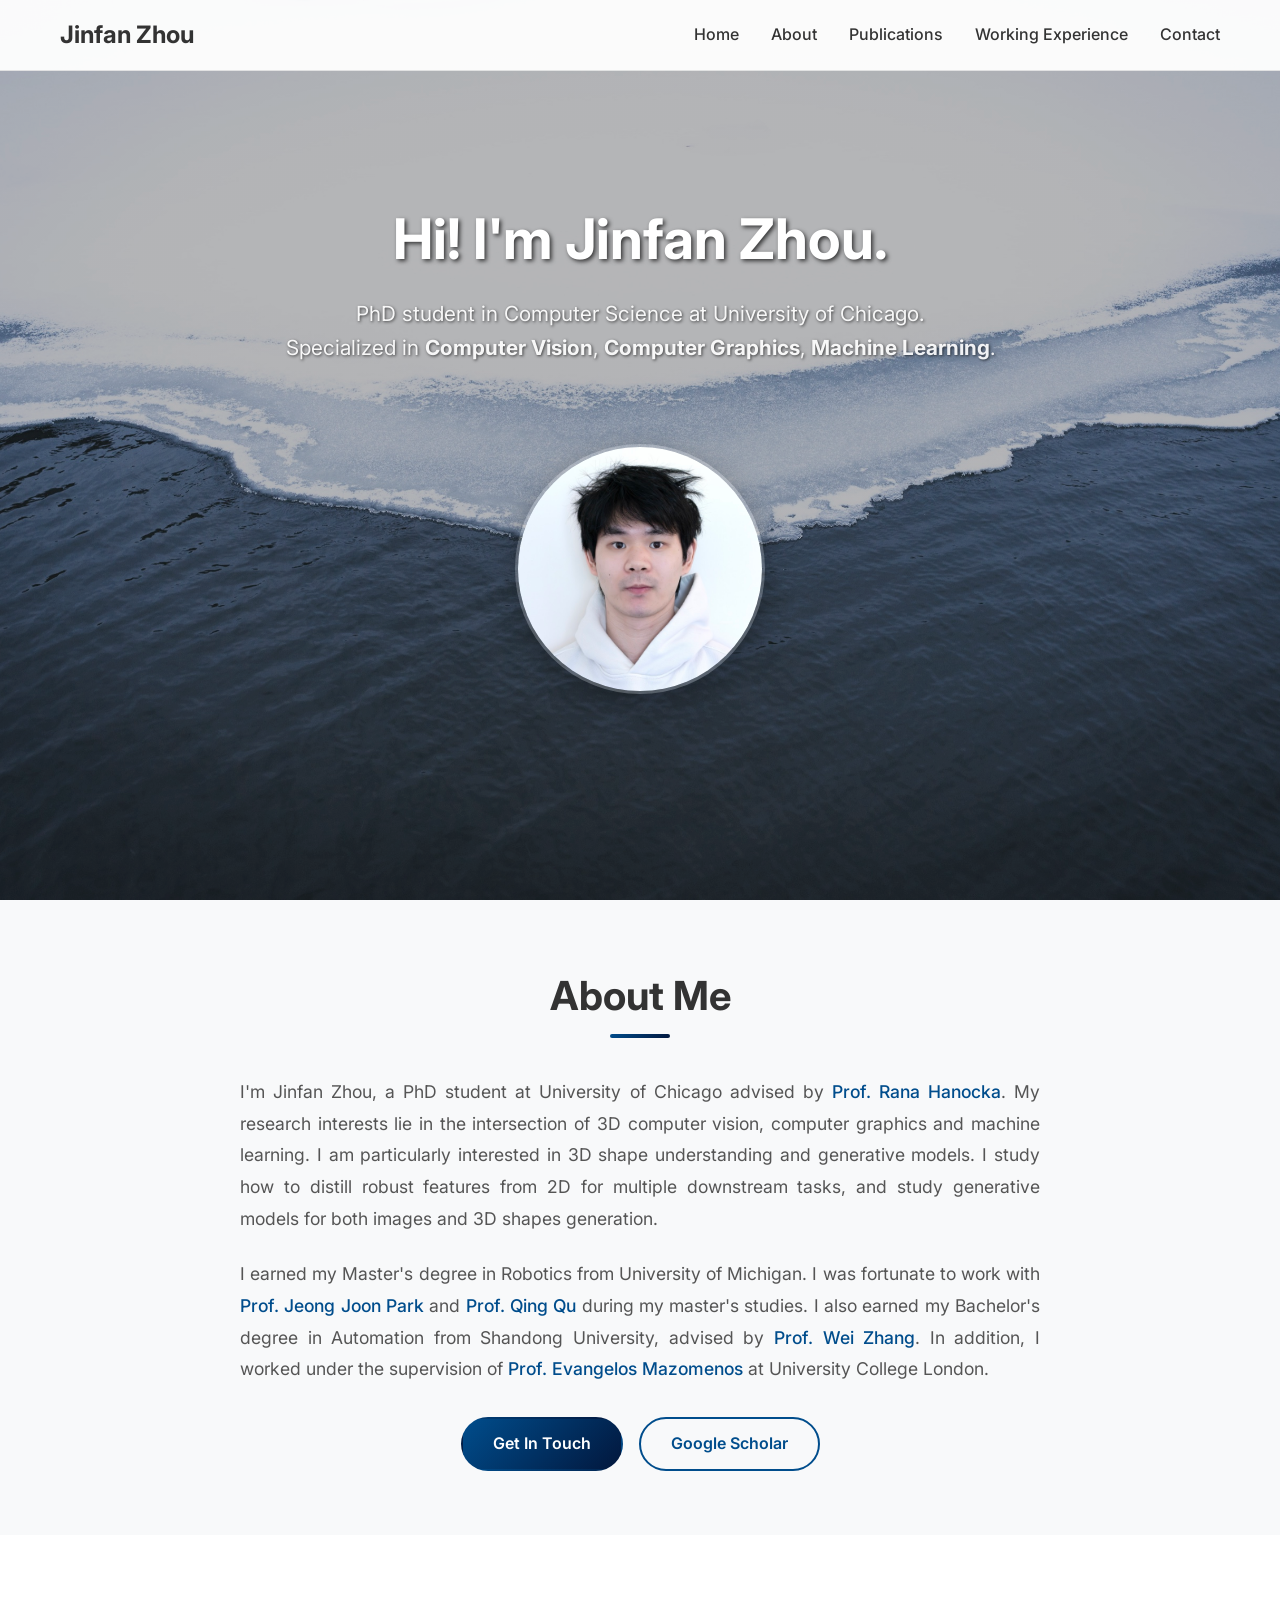
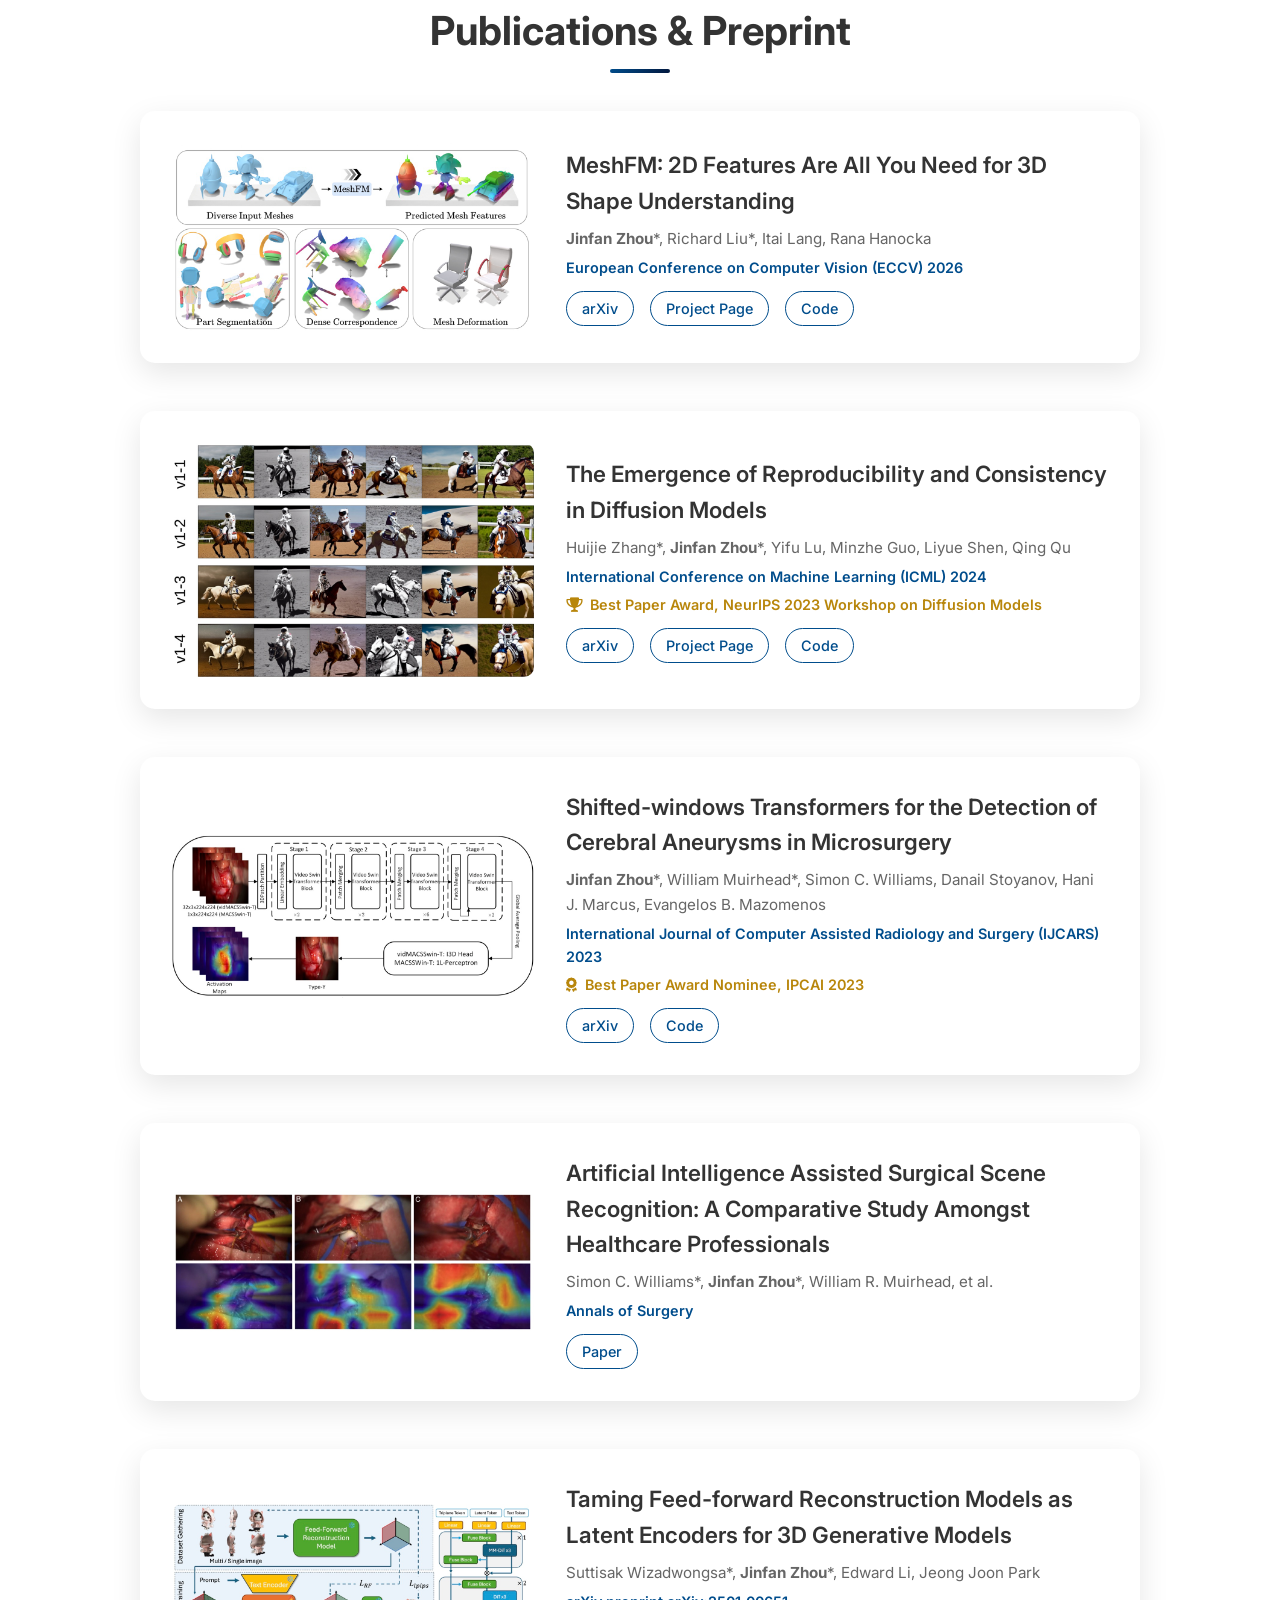
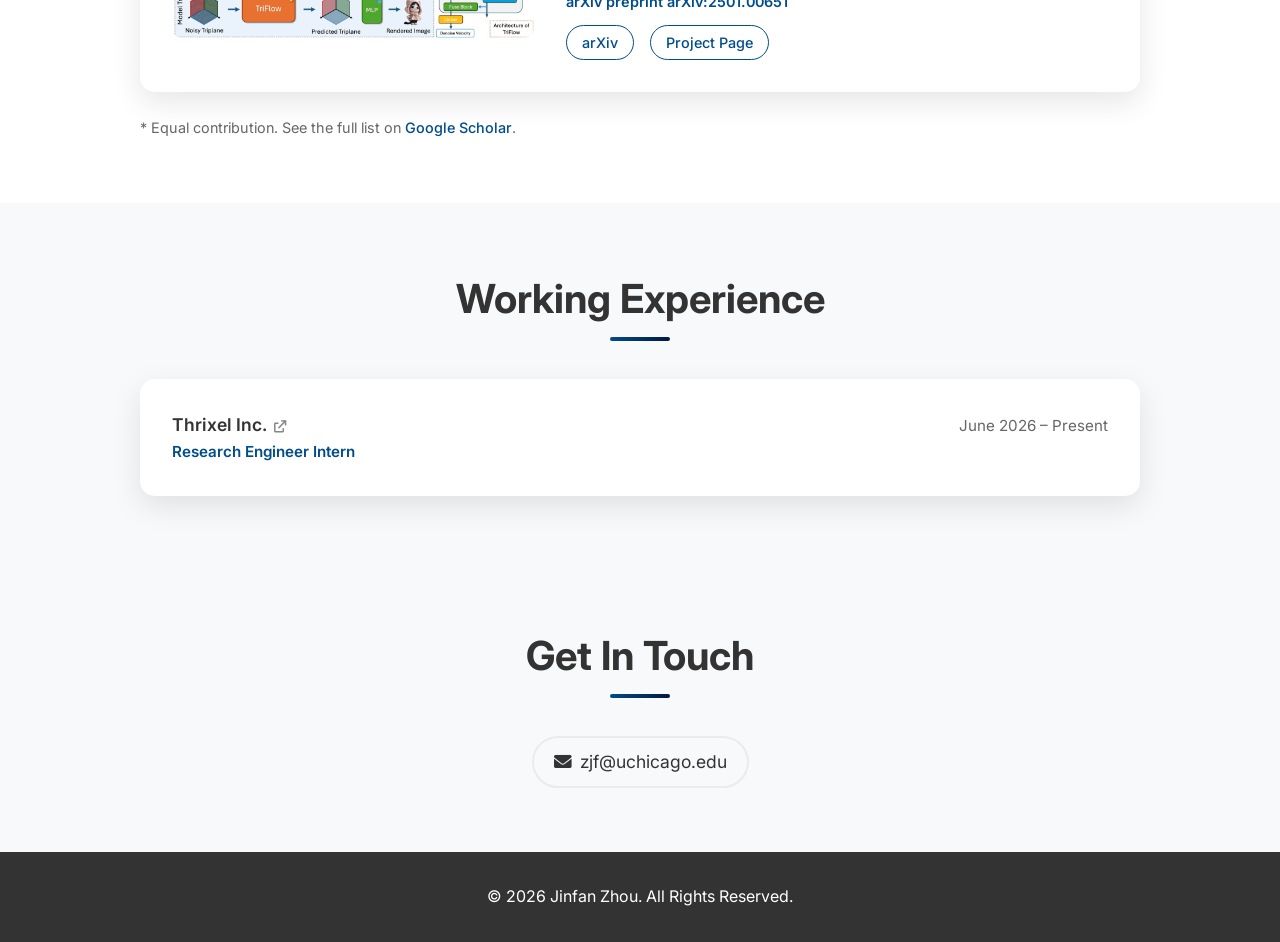
==== index.html @ fa774dea "Update homepage content and improve scrolling performance - Fill in About, Publications & Preprint (" ====
<!DOCTYPE html>
<html lang="en">
<head>
    <meta charset="UTF-8">
    <meta name="viewport" content="width=device-width, initial-scale=1.0">
    <title>Jinfan Zhou</title>
    <link rel="stylesheet" href="styles.css">
    <link href="https://fonts.googleapis.com/css2?family=Inter:wght@300;400;500;600;700&display=swap" rel="stylesheet">
    <link rel="stylesheet" href="https://cdnjs.cloudflare.com/ajax/libs/font-awesome/6.0.0/css/all.min.css">
</head>
<body>
    <!-- Navigation -->
    <nav class="navbar">
        <div class="nav-container">
            <div class="nav-logo">
                <a href="#home">Jinfan Zhou</a>
            </div>
            <ul class="nav-menu">
                <li class="nav-item">
                    <a href="#home" class="nav-link">Home</a>
                </li>
                <li class="nav-item">
                    <a href="#about" class="nav-link">About</a>
                </li>
                <li class="nav-item">
                    <a href="#research" class="nav-link">Publications</a>
                </li>
                <li class="nav-item">
                    <a href="#experience" class="nav-link">Working Experience</a>
                </li>
                <li class="nav-item" hidden>
                    <a href="#photography" class="nav-link">Photography</a>
                </li>
                <li class="nav-item">
                    <a href="#contact" class="nav-link">Contact</a>
                </li>
            </ul>
            <div class="hamburger">
                <span class="bar"></span>
                <span class="bar"></span>
                <span class="bar"></span>
            </div>
        </div>
    </nav>

    <!-- Hero Section -->
    <section id="home" class="hero">
        <div class="hero-container">
            <div class="hero-content">
                <div class="hero-text">
                    <h1 class="hero-title">Hi! I'm Jinfan Zhou.</h1>
                    <p class="hero-subtitle">
                        PhD student in Computer Science at University of Chicago.<br>
                        Specialized in <strong>Computer Vision</strong>, <strong>Computer Graphics</strong>, <strong>Machine Learning</strong>.
                    </p>
                </div>
                <div class="hero-image">
                    <img src="images/profile-600.jpg" alt="Jinfan Zhou" class="profile-photo">
                </div>
            </div>
        </div>
    </section>

    <!-- About Section -->
    <section id="about" class="about">
        <div class="container">
            <h2 class="section-title">About Me</h2>
            <div class="about-content">
                <div class="about-text">
                    <p>
                        I'm Jinfan Zhou, a PhD student at University of Chicago advised by <a href="https://people.cs.uchicago.edu/~ranahanocka/" target="_blank" rel="noopener noreferrer">Prof. Rana Hanocka</a>. My research interests lie in the intersection of 3D computer vision, computer graphics and machine learning. I am particularly interested in 3D shape understanding and generative models. I study how to distill robust features from 2D for multiple downstream tasks, and study generative models for both images and 3D shapes generation.
                        
                    </p>
                    <p>
                        I earned my Master's degree in Robotics from University of Michigan. I was fortunate to work with <a href="https://jjparkcv.github.io/" target="_blank" rel="noopener noreferrer">Prof. Jeong Joon Park</a> and <a href="https://qingqu.engin.umich.edu/" target="_blank" rel="noopener noreferrer">Prof. Qing Qu</a> during my master's studies. I also earned my Bachelor's degree in Automation from Shandong University, advised by <a href="http://www.vsislab.com/" target="_blank" rel="noopener noreferrer">Prof. Wei Zhang</a>. In addition, I worked under the supervision of <a href="https://profiles.ucl.ac.uk/47802-evangelos-mazomenos" target="_blank" rel="noopener noreferrer">Prof. Evangelos Mazomenos</a> at University College London.
                    </p>
                    <div class="about-actions">
                        <a href="#contact" class="btn btn-primary">Get In Touch</a>
                        <a href="https://scholar.google.com/citations?user=O3Df4PwAAAAJ" class="btn btn-secondary" target="_blank" rel="noopener noreferrer">Google Scholar</a>
                    </div>
                </div>
            </div>
        </div>
    </section>

    <!-- Research Section -->
    <section id="research" class="research">
        <div class="container">
            <h2 class="section-title">Publications &amp; Preprint</h2>
            <div class="research-grid">
                <article class="research-item">
                    <div class="research-image">
                        <img src="images/teasers/meshfm.jpg" alt="MeshFM teaser" class="research-teaser" loading="lazy" decoding="async">
                    </div>
                    <div class="research-content">
                        <h3 class="research-title">MeshFM: 2D Features Are All You Need for 3D Shape Understanding</h3>
                        <p class="research-authors"><strong>Jinfan Zhou</strong>*, Richard Liu*, Itai Lang, Rana Hanocka</p>
                        <p class="research-venue">European Conference on Computer Vision (ECCV) 2026</p>
                        <div class="research-links">
                            <a href="https://arxiv.org/abs/2607.27592" class="research-link" target="_blank" rel="noopener noreferrer">arXiv</a>
                            <a href="https://threedle.github.io/MeshFM/" class="research-link" target="_blank" rel="noopener noreferrer">Project Page</a>
                            <a href="https://github.com/threedle/MeshFM" class="research-link" target="_blank" rel="noopener noreferrer">Code</a>
                        </div>
                    </div>
                </article>

                <article class="research-item">
                    <div class="research-image">
                        <img src="images/teasers/reproducibility.jpg" alt="Reproducibility in diffusion models teaser" class="research-teaser" loading="lazy" decoding="async">
                    </div>
                    <div class="research-content">
                        <h3 class="research-title">The Emergence of Reproducibility and Consistency in Diffusion Models</h3>
                        <p class="research-authors">Huijie Zhang*, <strong>Jinfan Zhou</strong>*, Yifu Lu, Minzhe Guo, Liyue Shen, Qing Qu</p>
                        <p class="research-venue">International Conference on Machine Learning (ICML) 2024</p>
                        <p class="research-award"><i class="fas fa-trophy"></i> Best Paper Award, NeurIPS 2023 Workshop on Diffusion Models</p>
                        <div class="research-links">
                            <a href="https://arxiv.org/abs/2310.05264" class="research-link" target="_blank" rel="noopener noreferrer">arXiv</a>
                            <a href="https://www.huijiezh.com/reproducibility-generalizability/index.html" class="research-link" target="_blank" rel="noopener noreferrer">Project Page</a>
                            <a href="https://github.com/huijieZH/Diffusion-Model-Generalizability" class="research-link" target="_blank" rel="noopener noreferrer">Code</a>
                        </div>
                    </div>
                </article>

                <article class="research-item">
                    <div class="research-image">
                        <img src="images/teasers/shift.jpg" alt="Shifted-windows transformers teaser" class="research-teaser" loading="lazy" decoding="async">
                    </div>
                    <div class="research-content">
                        <h3 class="research-title">Shifted-windows Transformers for the Detection of Cerebral Aneurysms in Microsurgery</h3>
                        <p class="research-authors"><strong>Jinfan Zhou</strong>*, William Muirhead*, Simon C. Williams, Danail Stoyanov, Hani J. Marcus, Evangelos B. Mazomenos</p>
                        <p class="research-venue">International Journal of Computer Assisted Radiology and Surgery (IJCARS) 2023</p>
                        <p class="research-award"><i class="fas fa-award"></i> Best Paper Award Nominee, IPCAI 2023</p>
                        <div class="research-links">
                            <a href="https://arxiv.org/abs/2303.09648" class="research-link" target="_blank" rel="noopener noreferrer">arXiv</a>
                            <a href="https://github.com/zhou-jinfan/MACS" class="research-link" target="_blank" rel="noopener noreferrer">Code</a>
                        </div>
                    </div>
                </article>

                <article class="research-item">
                    <div class="research-image">
                        <img src="images/teasers/annals_surgery.jpg" alt="AI-assisted surgical scene recognition teaser" class="research-teaser" loading="lazy" decoding="async">
                    </div>
                    <div class="research-content">
                        <h3 class="research-title">Artificial Intelligence Assisted Surgical Scene Recognition: A Comparative Study Amongst Healthcare Professionals</h3>
                        <p class="research-authors">Simon C. Williams*, <strong>Jinfan Zhou</strong>*, William R. Muirhead, et al.</p>
                        <p class="research-venue">Annals of Surgery</p>
                        <div class="research-links">
                            <a href="https://doi.org/10.1097/SLA.0000000000006577" class="research-link" target="_blank" rel="noopener noreferrer">Paper</a>
                        </div>
                    </div>
                </article>

                <article class="research-item">
                    <div class="research-image">
                        <img src="images/teasers/triflow.jpg" alt="TriFlow teaser" class="research-teaser" loading="lazy" decoding="async">
                    </div>
                    <div class="research-content">
                        <h3 class="research-title">Taming Feed-forward Reconstruction Models as Latent Encoders for 3D Generative Models</h3>
                        <p class="research-authors">Suttisak Wizadwongsa*, <strong>Jinfan Zhou</strong>*, Edward Li, Jeong Joon Park</p>
                        <p class="research-venue">arXiv preprint arXiv:2501.00651</p>
                        <div class="research-links">
                            <a href="https://arxiv.org/abs/2501.00651" class="research-link" target="_blank" rel="noopener noreferrer">arXiv</a>
                            <a href="https://triflow.github.io/" class="research-link" target="_blank" rel="noopener noreferrer">Project Page</a>
                        </div>
                    </div>
                </article>
            </div>
            <p class="research-note">* Equal contribution. See the full list on <a href="https://scholar.google.com/citations?user=O3Df4PwAAAAJ" target="_blank" rel="noopener noreferrer">Google Scholar</a>.</p>
        </div>
    </section>

    <!-- Experience Section -->
    <section id="experience" class="experience">
        <div class="container">
            <h2 class="section-title">Working Experience</h2>
            <div class="experience-content">
                <div class="experience-group">
                    <div class="experience-item">
                        <div class="experience-header">
                            <a href="https://thrixel.com/" class="experience-org" target="_blank" rel="noopener noreferrer">Thrixel Inc. <i class="fas fa-arrow-up-right-from-square"></i></a>
                            <span class="experience-date">June 2026 – Present</span>
                        </div>
                        <p class="experience-role">Research Engineer Intern</p>
                    </div>
                </div>
            </div>
        </div>
    </section>

    <!-- Photography Section (hidden for now: remove "hidden" here and on the Photography nav item to show it) -->
    <section id="photography" class="photography" hidden>
        <div class="container">
            <h2 class="section-title">Photography</h2>
            <div class="photography-grid">
                <div class="photo-item">
                    <div class="photo-image">
                        <img src="gallery/thumbs/DSC06046-min.jpg" alt="Photography 1" class="photo-img" loading="lazy" decoding="async">
                        <div class="photo-overlay">
                            <h3 class="photo-title">Landscape</h3>
                        </div>
                    </div>
                </div>
                
                <div class="photo-item">
                    <div class="photo-image">
                        <img src="gallery/thumbs/DSC06068-min.jpg" alt="Photography 2" class="photo-img" loading="lazy" decoding="async">
                        <div class="photo-overlay">
                            <h3 class="photo-title">Nature</h3>
                        </div>
                    </div>
                </div>
                
                <div class="photo-item">
                    <div class="photo-image">
                        <img src="gallery/thumbs/DSC06092-min.jpg" alt="Photography 3" class="photo-img" loading="lazy" decoding="async">
                        <div class="photo-overlay">
                            <h3 class="photo-title">Urban</h3>
                        </div>
                    </div>
                </div>
                
                <div class="photo-item">
                    <div class="photo-image">
                        <img src="gallery/thumbs/DSC06309-min.jpg" alt="Photography 4" class="photo-img" loading="lazy" decoding="async">
                        <div class="photo-overlay">
                            <h3 class="photo-title">Portrait</h3>
                        </div>
                    </div>
                </div>
                
                <div class="photo-item">
                    <div class="photo-image">
                        <img src="gallery/thumbs/DSC06377-min.jpg" alt="Photography 5" class="photo-img" loading="lazy" decoding="async">
                        <div class="photo-overlay">
                            <h3 class="photo-title">Abstract</h3>
                        </div>
                    </div>
                </div>
                
                <div class="photo-item">
                    <div class="photo-image">
                        <img src="gallery/thumbs/DSC06406-min.jpg" alt="Photography 6" class="photo-img" loading="lazy" decoding="async">
                        <div class="photo-overlay">
                            <h3 class="photo-title">Street</h3>
                        </div>
                    </div>
                </div>
            </div>
            <div class="photography-actions">
                <a href="photography.html" class="btn btn-primary">View Full Gallery</a>
            </div>
        </div>
    </section>

    <!-- Contact Section -->
    <section id="contact" class="contact">
        <div class="container">
            <h2 class="section-title">Get In Touch</h2>
            <div class="contact-content">
                <div class="contact-info">
                    <div class="contact-links">
                        <a href="mailto:zjf@uchicago.edu" class="contact-link">
                            <i class="fas fa-envelope"></i>
                            zjf@uchicago.edu
                        </a>
                    </div>
                </div>
            </div>
        </div>
    </section>

    <!-- Footer -->
    <footer class="footer">
        <div class="container">
            <p>&copy; 2026 Jinfan Zhou. All Rights Reserved.</p>
        </div>
    </footer>

    <script src="script.js"></script>
</body>
</html>
---- styles.css ----
/* Reset and Base Styles */
* {
    margin: 0;
    padding: 0;
    box-sizing: border-box;
}

html {
    scroll-behavior: smooth;
}

body {
    font-family: 'Inter', -apple-system, BlinkMacSystemFont, 'Segoe UI', Roboto, sans-serif;
    line-height: 1.6;
    color: #333;
    background-color: #ffffff;
}

.container {
    max-width: 1200px;
    margin: 0 auto;
    padding: 0 20px;
}

/* Navigation */
.navbar {
    position: fixed;
    top: 0;
    width: 100%;
    background: rgba(255, 255, 255, 0.95);
    border-bottom: 1px solid rgba(0, 0, 0, 0.1);
    z-index: 1000;
    transition: background 0.3s ease, box-shadow 0.3s ease;
}

.navbar.scrolled {
    background: rgba(255, 255, 255, 0.98);
    box-shadow: 0 2px 20px rgba(0, 0, 0, 0.1);
}

.nav-container {
    max-width: 1200px;
    margin: 0 auto;
    padding: 0 20px;
    display: flex;
    justify-content: space-between;
    align-items: center;
    height: 70px;
}

.nav-logo a {
    font-size: 1.5rem;
    font-weight: 700;
    color: #333;
    text-decoration: none;
    transition: color 0.3s ease;
}

.nav-logo a:hover {
    color: #007bff;
}

.nav-menu {
    display: flex;
    list-style: none;
    gap: 2rem;
}

.nav-link {
    color: #333;
    text-decoration: none;
    font-weight: 500;
    transition: color 0.3s ease;
    position: relative;
}

.nav-link:hover {
    color: #004D8C;
}

.nav-link::after {
    content: '';
    position: absolute;
    width: 0;
    height: 2px;
    bottom: -5px;
    left: 0;
    background-color: #004D8C;
    transition: width 0.3s ease;
}

.nav-link:hover::after {
    width: 100%;
}

.hamburger {
    display: none;
    flex-direction: column;
    cursor: pointer;
}

.bar {
    width: 25px;
    height: 3px;
    background-color: #333;
    margin: 3px 0;
    transition: 0.3s;
}

/* Hero Section */
.hero {
    min-height: 100vh;
    display: flex;
    align-items: center;
    background: linear-gradient(rgba(0, 0, 0, 0.2), rgba(0, 0, 0, 0.2)), url('images/background-2560.jpg');
    background-size: cover;
    background-position: center;
    color: white;
    position: relative;
    overflow: hidden;
}

.hero::before {
    content: '';
    position: absolute;
    top: 0;
    left: 0;
    right: 0;
    bottom: 0;
    background: rgba(0, 0, 0, 0.1);
    z-index: 1;
}

.hero-container {
    max-width: 1200px;
    margin: 0 auto;
    padding: 0 20px;
    position: relative;
    z-index: 2;
}

.hero-content {
    display: flex;
    flex-direction: column;
    align-items: center;
    text-align: center;
    gap: 3rem;
}

.hero-text {
    max-width: 800px;
}

.hero-title {
    font-size: 3.5rem;
    font-weight: 700;
    line-height: 1.2;
    margin-bottom: 1.5rem;
    text-shadow: 2px 2px 4px rgba(0, 0, 0, 0.7);
}

.highlight {
    color: #ffd700;
}

.hero-subtitle {
    font-size: 1.3rem;
    font-weight: 400;
    opacity: 0.9;
    margin-bottom: 2rem;
    text-shadow: 1px 1px 3px rgba(0, 0, 0, 0.7);
    white-space: nowrap;
}

.hero-image {
    display: flex;
    justify-content: center;
    align-items: center;
    width: 100%;
    text-align: center;
}

.placeholder-image {
    width: 250px;
    height: 250px;
    background: rgba(255, 255, 255, 0.1);
    border-radius: 50%;
    display: flex;
    align-items: center;
    justify-content: center;
    font-size: 4rem;
    color: rgba(255, 255, 255, 0.7);
    border: 3px solid rgba(255, 255, 255, 0.2);
}

.profile-photo {
    width: 250px;
    height: 250px;
    border-radius: 50%;
    object-fit: cover;
    border: 3px solid rgba(255, 255, 255, 0.2);
    box-shadow: 0 10px 30px rgba(0, 0, 0, 0.3);
    transition: transform 0.3s ease;
    display: block;
    margin: 0 auto;
}

.profile-photo:hover {
    transform: scale(1.05);
}

/* Section Styles */
section {
    padding: 4rem 0;
}

.section-title {
    font-size: 2.5rem;
    font-weight: 700;
    text-align: center;
    margin-bottom: 3rem;
    color: #333;
    position: relative;
    width: 100%;
}

.section-title::after {
    content: '';
    position: absolute;
    width: 60px;
    height: 4px;
    background: linear-gradient(135deg, #004D8C 0%, #02173D 100%);
    bottom: -10px;
    left: 50%;
    transform: translateX(-50%);
    border-radius: 2px;
}

/* About Section */
.about {
    background-color: #f8f9fa;
}

.about-content {
    max-width: 800px;
    margin: 0 auto;
    text-align: center;
}

.about-text p {
    font-size: 1.1rem;
    margin-bottom: 1.5rem;
    color: #555;
    line-height: 1.8;
    text-align: justify;
    text-align-last: left;
}

.about-text p a {
    color: #004D8C;
    text-decoration: none;
    font-weight: 500;
    transition: color 0.3s ease;
}

.about-text p a:hover {
    color: #02173D;
    text-decoration: underline;
}

.about-actions {
    margin-top: 2rem;
    display: flex;
    gap: 1rem;
    flex-wrap: wrap;
    justify-content: center;
}

.btn {
    display: inline-block;
    padding: 12px 30px;
    border-radius: 50px;
    text-decoration: none;
    font-weight: 600;
    transition: all 0.3s ease;
    border: 2px solid transparent;
}

.btn-primary {
    background: linear-gradient(135deg, #004D8C 0%, #02173D 100%);
    color: white;
}

.btn-primary:hover {
    transform: translateY(-2px);
    box-shadow: 0 10px 25px rgba(0, 77, 140, 0.3);
}

.btn-secondary {
    background: transparent;
    color: #004D8C;
    border-color: #004D8C;
}

.btn-secondary:hover {
    background: #004D8C;
    color: white;
    transform: translateY(-2px);
}

/* Research Section */
.research-grid {
    display: grid;
    gap: 3rem;
    max-width: 1000px;
    margin: 0 auto;
}

.research-item {
    display: grid;
    grid-template-columns: 2fr 3fr;
    align-items: center;
    gap: 2rem;
    padding: 2rem;
    background: white;
    border-radius: 15px;
    box-shadow: 0 10px 30px rgba(0, 0, 0, 0.1);
    transition: transform 0.3s ease, box-shadow 0.3s ease;
}

.research-item:hover {
    transform: translateY(-5px);
    box-shadow: 0 20px 40px rgba(0, 0, 0, 0.15);
}

.research-teaser {
    display: block;
    width: 100%;
    height: auto;
    border-radius: 10px;
}

.research-title {
    font-size: 1.4rem;
    font-weight: 600;
    margin-bottom: 0.5rem;
    color: #333;
}

.research-authors {
    color: #666;
    font-size: 0.95rem;
    margin-bottom: 0.3rem;
}

.research-venue {
    color: #004D8C;
    font-weight: 600;
    font-size: 0.9rem;
    margin-bottom: 0.3rem;
}

.research-abstract {
    color: #555;
    line-height: 1.6;
    margin-bottom: 1.5rem;
}

.research-links {
    display: flex;
    gap: 1rem;
    flex-wrap: wrap;
    margin-top: 0.75rem;
}

.research-link {
    color: #004D8C;
    text-decoration: none;
    font-weight: 500;
    padding: 5px 15px;
    border: 1px solid #004D8C;
    border-radius: 20px;
    transition: all 0.3s ease;
    font-size: 0.9rem;
}

.research-link:hover {
    background: #004D8C;
    color: white;
}

.research-award {
    color: #b8860b;
    font-weight: 600;
    font-size: 0.9rem;
}

.research-award i {
    margin-right: 0.3rem;
}

.research-note {
    max-width: 1000px;
    margin: 1.5rem auto 0;
    color: #666;
    font-size: 0.9rem;
}

.research-note a {
    color: #004D8C;
    text-decoration: none;
    font-weight: 500;
}

.research-note a:hover {
    color: #02173D;
    text-decoration: underline;
}

/* Experience Section */
.experience {
    background-color: #f8f9fa;
}

.experience-content {
    display: grid;
    gap: 2rem;
    max-width: 1000px;
    margin: 0 auto;
}

.experience-group {
    padding: 2rem;
    background: white;
    border-radius: 15px;
    box-shadow: 0 10px 30px rgba(0, 0, 0, 0.1);
}

.experience-item + .experience-item {
    margin-top: 1.25rem;
    padding-top: 1.25rem;
    border-top: 1px solid #e9ecef;
}

.experience-header {
    display: flex;
    justify-content: space-between;
    align-items: baseline;
    flex-wrap: wrap;
    gap: 0.25rem 1rem;
}

.experience-org {
    font-size: 1.1rem;
    font-weight: 600;
    color: #333;
    text-decoration: none;
    transition: color 0.3s ease;
}

.experience-org i {
    font-size: 0.7em;
    margin-left: 0.2rem;
    color: #888;
}

a.experience-org:hover,
a.experience-org:hover i {
    color: #004D8C;
}

.experience-date {
    color: #666;
    font-size: 0.95rem;
    white-space: nowrap;
}

.experience-role {
    color: #004D8C;
    font-weight: 600;
    font-size: 0.95rem;
}

/* Projects Section */
.projects {
    background-color: #f8f9fa;
}

.projects-grid {
    display: grid;
    grid-template-columns: repeat(auto-fit, minmax(350px, 1fr));
    gap: 2rem;
    max-width: 1000px;
    margin: 0 auto;
}

.project-item {
    background: white;
    border-radius: 15px;
    overflow: hidden;
    box-shadow: 0 10px 30px rgba(0, 0, 0, 0.1);
    transition: transform 0.3s ease, box-shadow 0.3s ease;
}

.project-item:hover {
    transform: translateY(-5px);
    box-shadow: 0 20px 40px rgba(0, 0, 0, 0.15);
}

.project-image .placeholder-image {
    width: 100%;
    height: 200px;
    background: linear-gradient(135deg, #004D8C 0%, #02173D 100%);
    display: flex;
    align-items: center;
    justify-content: center;
    font-size: 3rem;
    color: white;
}

.project-content {
    padding: 1.5rem;
}

.project-title {
    font-size: 1.3rem;
    font-weight: 600;
    margin-bottom: 1rem;
    color: #333;
}

.project-description {
    color: #555;
    line-height: 1.6;
    margin-bottom: 1.5rem;
}

.project-links {
    display: flex;
    gap: 1rem;
}

.project-link {
    color: #004D8C;
    text-decoration: none;
    font-weight: 500;
    padding: 8px 20px;
    border: 1px solid #004D8C;
    border-radius: 25px;
    transition: all 0.3s ease;
    font-size: 0.9rem;
}

.project-link:hover {
    background: #004D8C;
    color: white;
}

/* Blog Section */
.blog-grid {
    display: grid;
    grid-template-columns: repeat(auto-fit, minmax(350px, 1fr));
    gap: 2rem;
    max-width: 1000px;
    margin: 0 auto;
}

.blog-item {
    background: white;
    border-radius: 15px;
    overflow: hidden;
    box-shadow: 0 10px 30px rgba(0, 0, 0, 0.1);
    transition: transform 0.3s ease, box-shadow 0.3s ease;
}

.blog-item:hover {
    transform: translateY(-5px);
    box-shadow: 0 20px 40px rgba(0, 0, 0, 0.15);
}

.blog-image .placeholder-image {
    width: 100%;
    height: 200px;
    background: linear-gradient(135deg, #004D8C 0%, #02173D 100%);
    display: flex;
    align-items: center;
    justify-content: center;
    font-size: 3rem;
    color: white;
}

.blog-content {
    padding: 1.5rem;
}

.blog-title {
    font-size: 1.3rem;
    font-weight: 600;
    margin-bottom: 0.5rem;
    color: #333;
}

.blog-date {
    color: #666;
    font-size: 0.9rem;
    margin-bottom: 1rem;
}

.blog-excerpt {
    color: #555;
    line-height: 1.6;
    margin-bottom: 1.5rem;
}

.blog-link {
    color: #004D8C;
    text-decoration: none;
    font-weight: 500;
    transition: color 0.3s ease;
}

.blog-link:hover {
    color: #02173D;
}

/* Photography Section */
.photography-grid {
    display: grid;
    grid-template-columns: repeat(auto-fit, minmax(300px, 1fr));
    gap: 2rem;
    max-width: 1200px;
    margin: 0 auto;
}

.photo-item {
    position: relative;
    overflow: hidden;
    border-radius: 15px;
    box-shadow: 0 10px 30px rgba(0, 0, 0, 0.1);
    transition: transform 0.3s ease, box-shadow 0.3s ease;
}

.photo-item:hover {
    transform: translateY(-5px);
    box-shadow: 0 20px 40px rgba(0, 0, 0, 0.15);
}

.photo-image {
    position: relative;
    width: 100%;
    height: 250px;
    overflow: hidden;
}

.photo-img {
    width: 100%;
    height: 100%;
    object-fit: cover;
    transition: transform 0.3s ease;
}

.photo-item:hover .photo-img {
    transform: scale(1.05);
}

.photo-overlay {
    position: absolute;
    bottom: 0;
    left: 0;
    right: 0;
    background: linear-gradient(transparent, rgba(0, 0, 0, 0.8));
    color: white;
    padding: 2rem 1.5rem 1.5rem;
    transform: translateY(100%);
    transition: transform 0.3s ease;
}

.photo-item:hover .photo-overlay {
    transform: translateY(0);
}

.photo-title {
    font-size: 1.2rem;
    font-weight: 600;
    margin: 0;
    text-shadow: 1px 1px 2px rgba(0, 0, 0, 0.7);
}

.photography-actions {
    margin-top: 3rem;
    text-align: center;
}

/* Contact Section */
.contact {
    background-color: #f8f9fa;
}

.contact-content {
    max-width: 600px;
    margin: 0 auto;
    text-align: center;
}

.contact-info p {
    font-size: 1.2rem;
    color: #555;
    margin-bottom: 2rem;
}

.contact-links {
    display: flex;
    flex-direction: column;
    gap: 1rem;
    align-items: center;
}

.contact-link {
    display: flex;
    align-items: center;
    gap: 0.5rem;
    color: #333;
    text-decoration: none;
    font-size: 1.1rem;
    padding: 10px 20px;
    border: 2px solid #e9ecef;
    border-radius: 50px;
    transition: all 0.3s ease;
    min-width: 200px;
    justify-content: center;
}

.contact-link:hover {
    background: #004D8C;
    color: white;
    border-color: #004D8C;
    transform: translateY(-2px);
}

/* Footer */
.footer {
    background-color: #333;
    color: white;
    text-align: center;
    padding: 2rem 0;
}

/* Responsive Design */
@media (max-width: 768px) {
    .hamburger {
        display: flex;
    }

    .nav-menu {
        position: fixed;
        left: -100%;
        top: 70px;
        flex-direction: column;
        background-color: white;
        width: 100%;
        text-align: center;
        transition: 0.3s;
        box-shadow: 0 10px 27px rgba(0, 0, 0, 0.05);
        padding: 2rem 0;
    }

    .nav-menu.active {
        left: 0;
    }

    .nav-menu li {
        margin: 1rem 0;
    }

    .hero-content {
        gap: 2rem;
    }

    .hero-title {
        font-size: 2.5rem;
    }

    .hero-subtitle {
        font-size: 1.1rem;
        white-space: normal;
    }

    .placeholder-image {
        width: 200px;
        height: 200px;
        font-size: 3rem;
    }

    .profile-photo {
        width: 200px;
        height: 200px;
        display: block;
        margin: 0 auto;
    }

    .research-item {
        grid-template-columns: 1fr;
        text-align: center;
    }

    .research-links {
        justify-content: center;
    }

    .research-note {
        text-align: center;
    }

    .experience-group {
        padding: 1.5rem;
    }

    .about-actions {
        justify-content: center;
    }

    .contact-links {
        align-items: stretch;
    }

    .contact-link {
        min-width: auto;
    }

    .photography-grid {
        grid-template-columns: repeat(auto-fit, minmax(250px, 1fr));
        gap: 1.5rem;
    }

    .photo-image {
        height: 200px;
    }
}

@media (max-width: 480px) {
    .hero-title {
        font-size: 2rem;
    }

    .section-title {
        font-size: 2rem;
    }

    .research-item,
    .project-item,
    .blog-item {
        margin: 0 1rem;
    }

    .container {
        padding: 0 15px;
    }
}

/* Animations */
@keyframes fadeInUp {
    from {
        opacity: 0;
        transform: translateY(30px);
    }
    to {
        opacity: 1;
        transform: translateY(0);
    }
}

.research-item,
.project-item,
.blog-item {
    animation: fadeInUp 0.6s ease-out;
}

/* Smooth scrolling for anchor links */
html {
    scroll-padding-top: 70px;
}
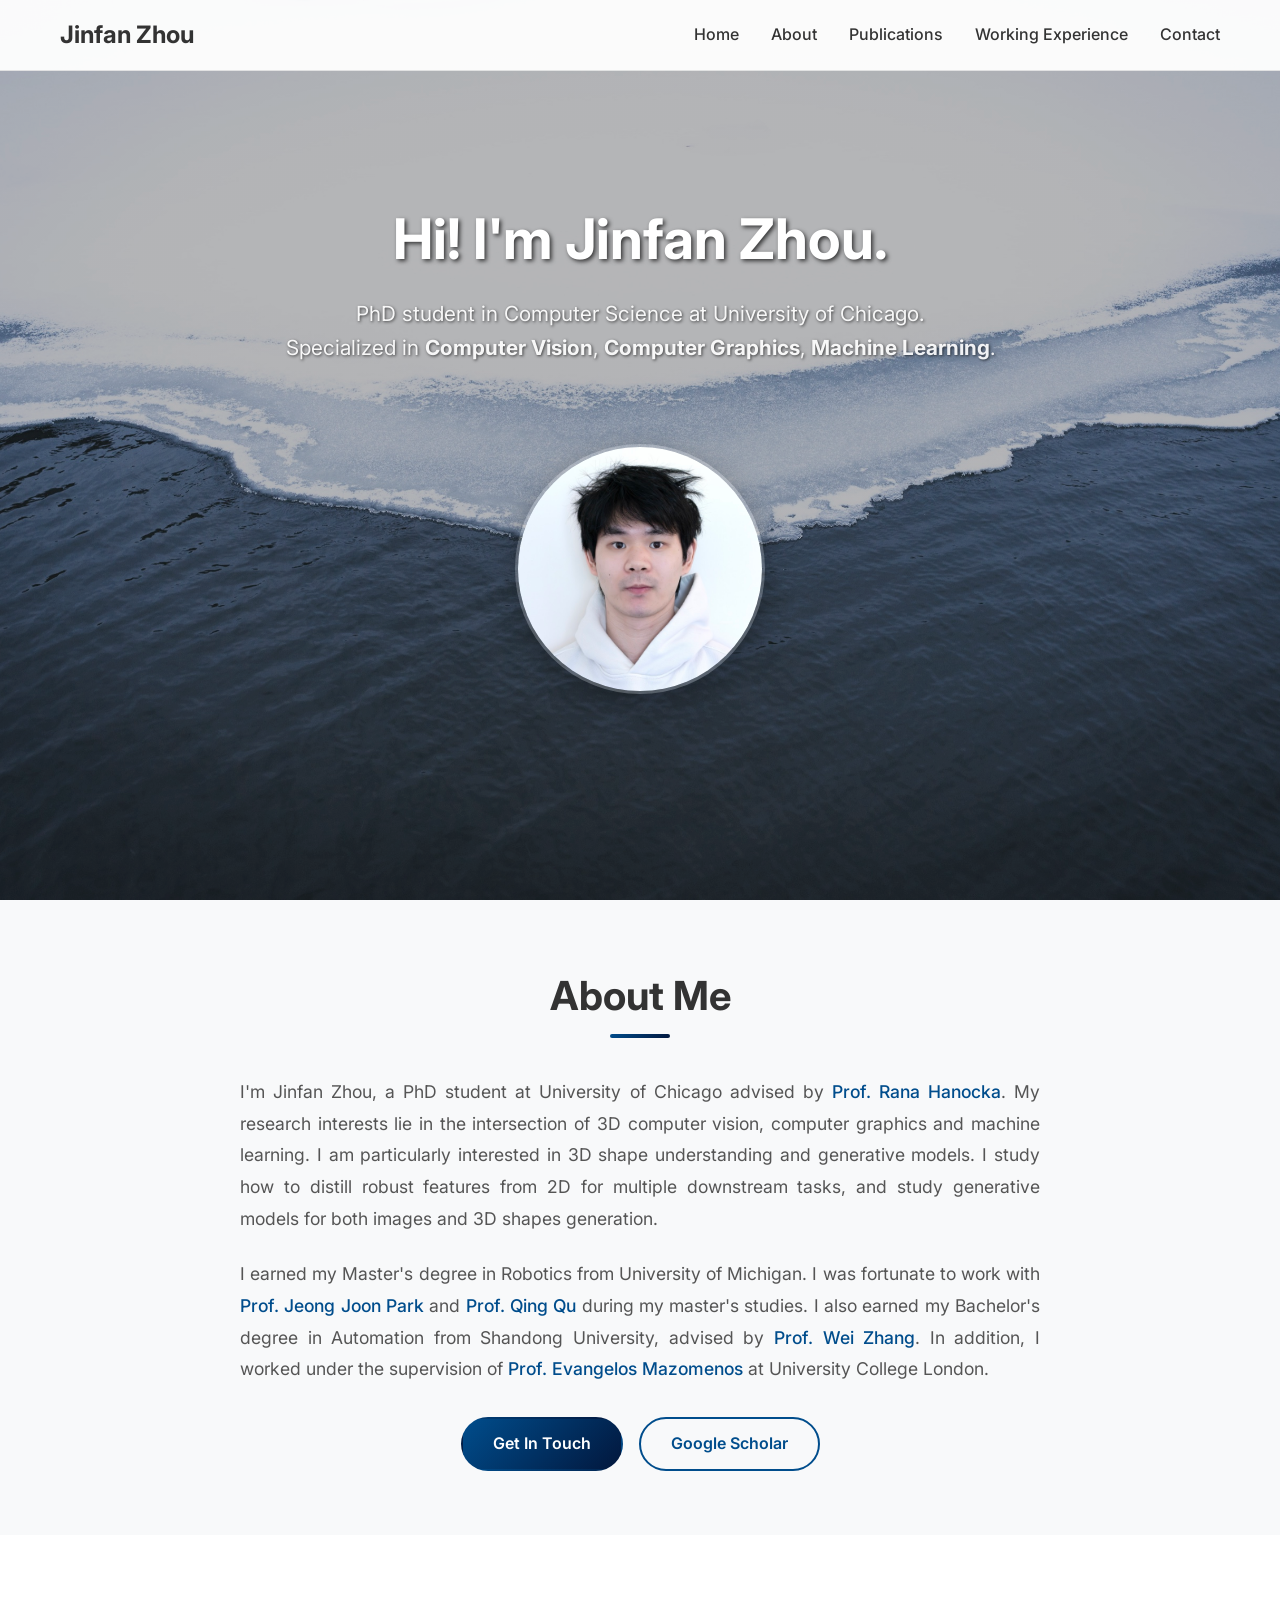
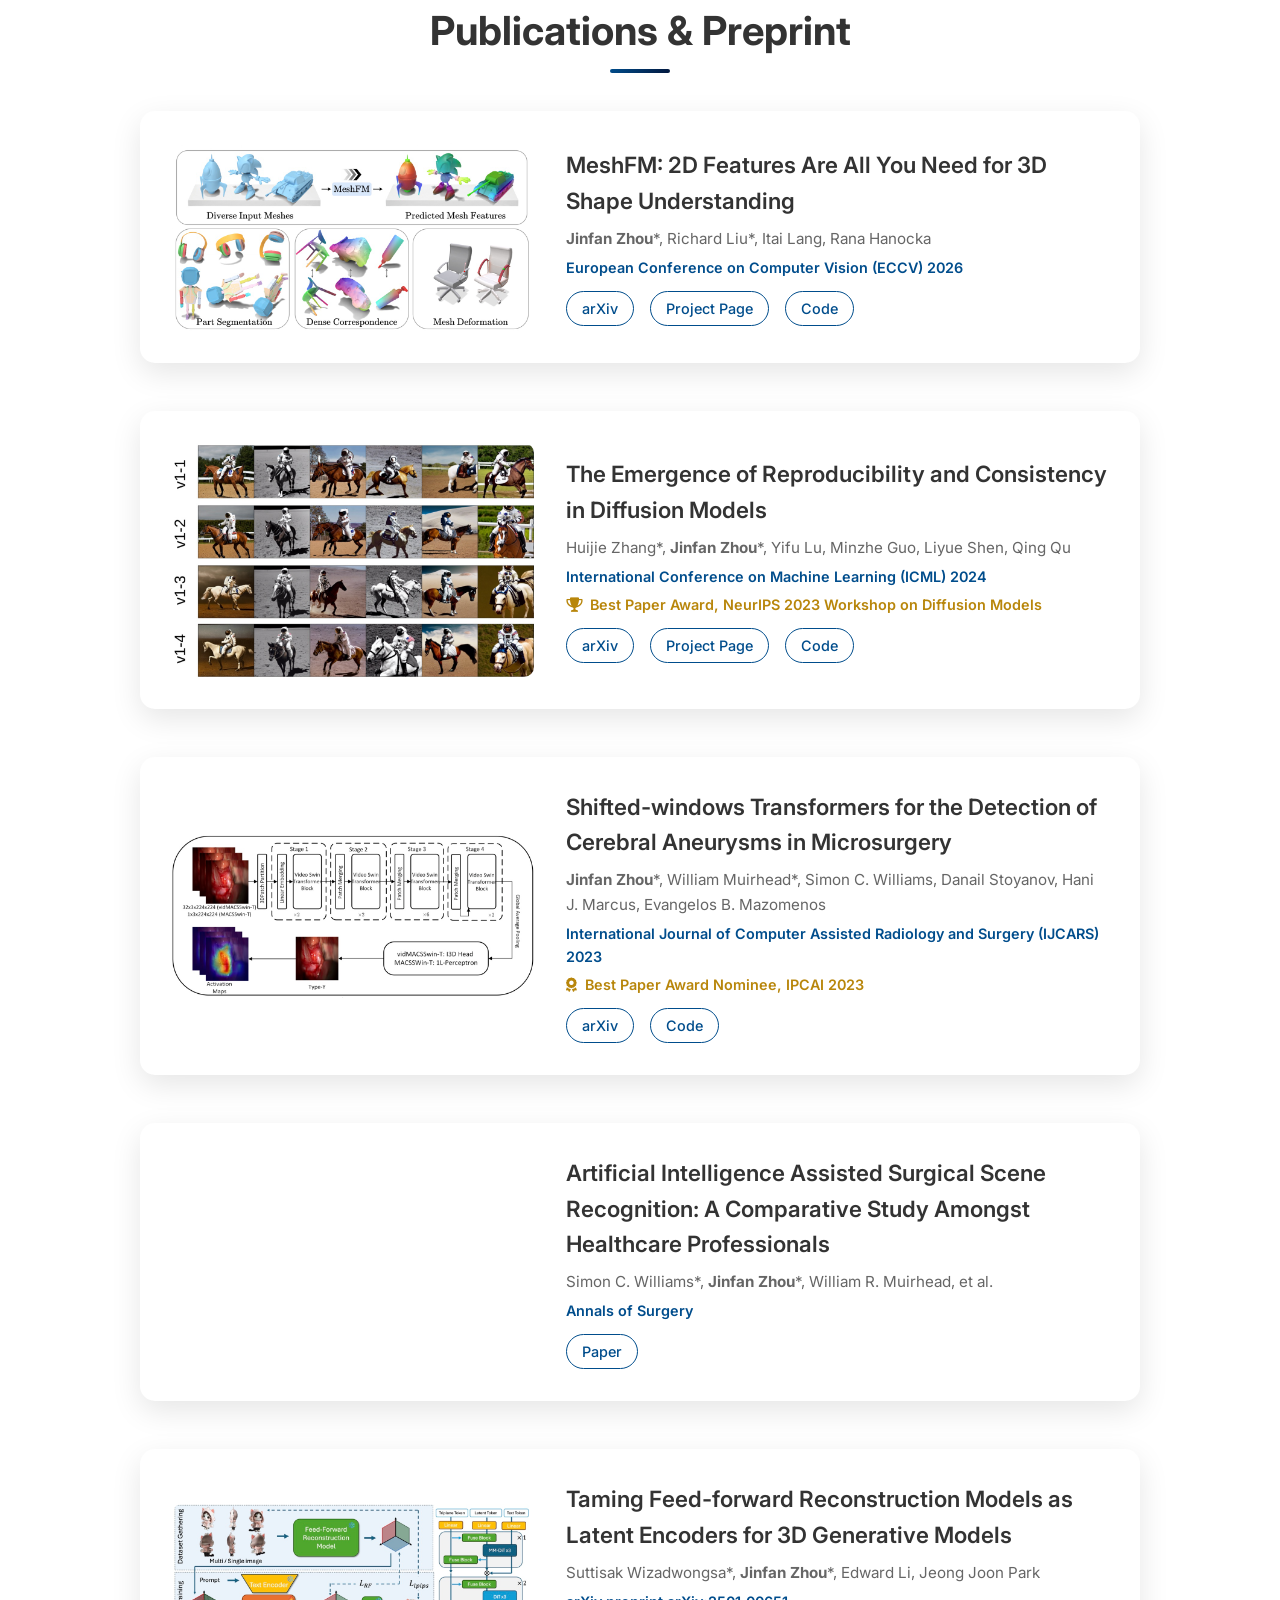
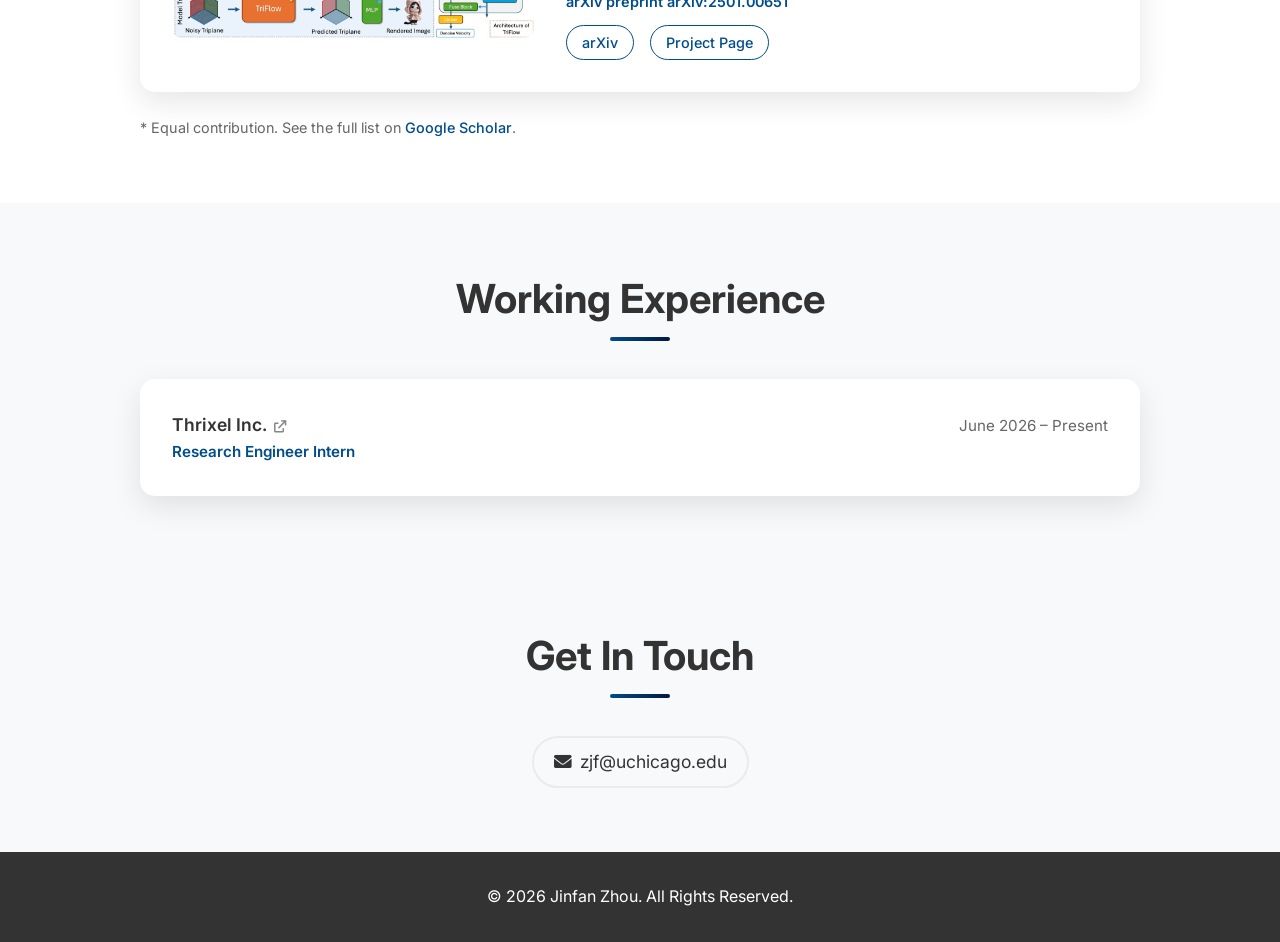
==== commit 0d26a1ca: "Fix content flash on page load - Drop the body fade-in that replayed after all images loaded - Don't" ====
--- a/index.html
+++ b/index.html
@@ -5,6 +5,8 @@
     <meta name="viewport" content="width=device-width, initial-scale=1.0">
     <title>Jinfan Zhou</title>
     <link rel="stylesheet" href="styles.css">
+    <link rel="preconnect" href="https://fonts.googleapis.com">
+    <link rel="preconnect" href="https://fonts.gstatic.com" crossorigin>
     <link href="https://fonts.googleapis.com/css2?family=Inter:wght@300;400;500;600;700&display=swap" rel="stylesheet">
     <link rel="stylesheet" href="https://cdnjs.cloudflare.com/ajax/libs/font-awesome/6.0.0/css/all.min.css">
 </head>
--- a/styles.css
+++ b/styles.css
@@ -113,6 +113,7 @@
     display: flex;
     align-items: center;
     background: linear-gradient(rgba(0, 0, 0, 0.2), rgba(0, 0, 0, 0.2)), url('images/background-2560.jpg');
+    background-color: #98a2b0;
     background-size: cover;
     background-position: center;
     color: white;
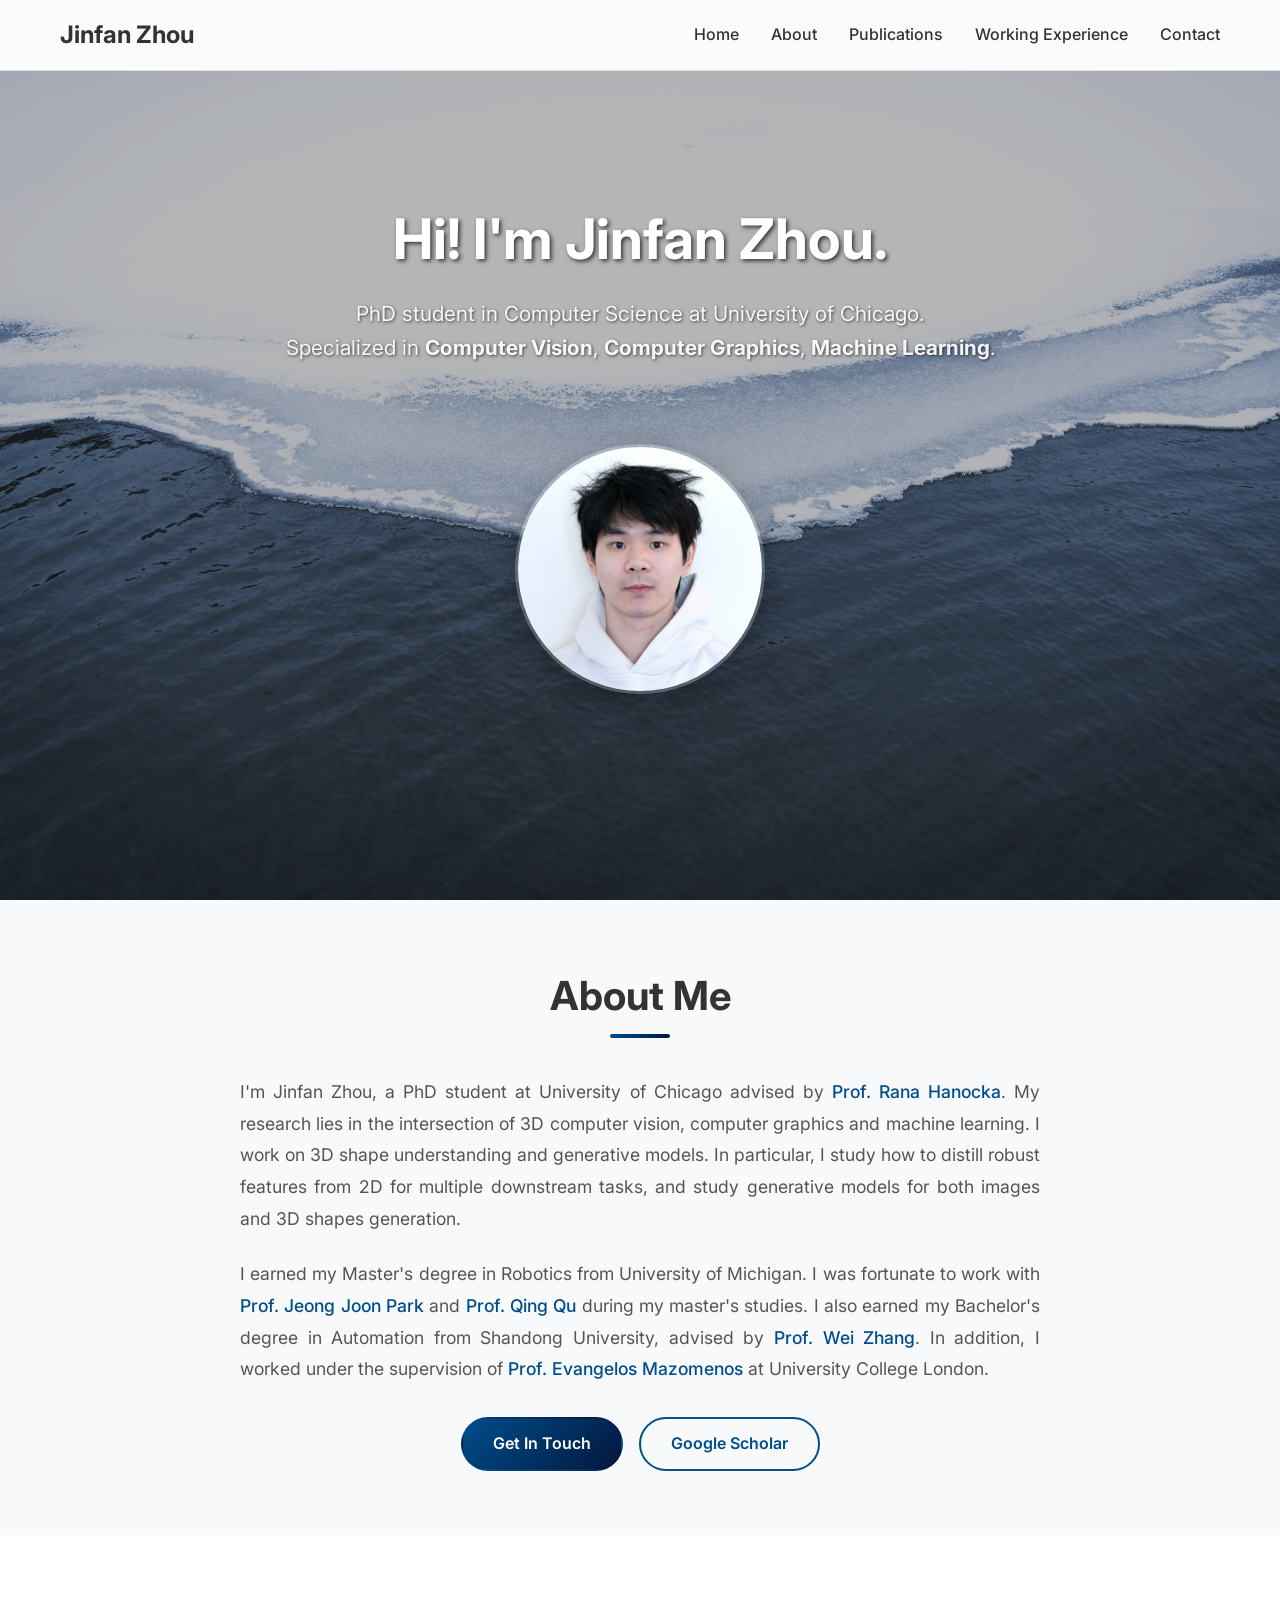
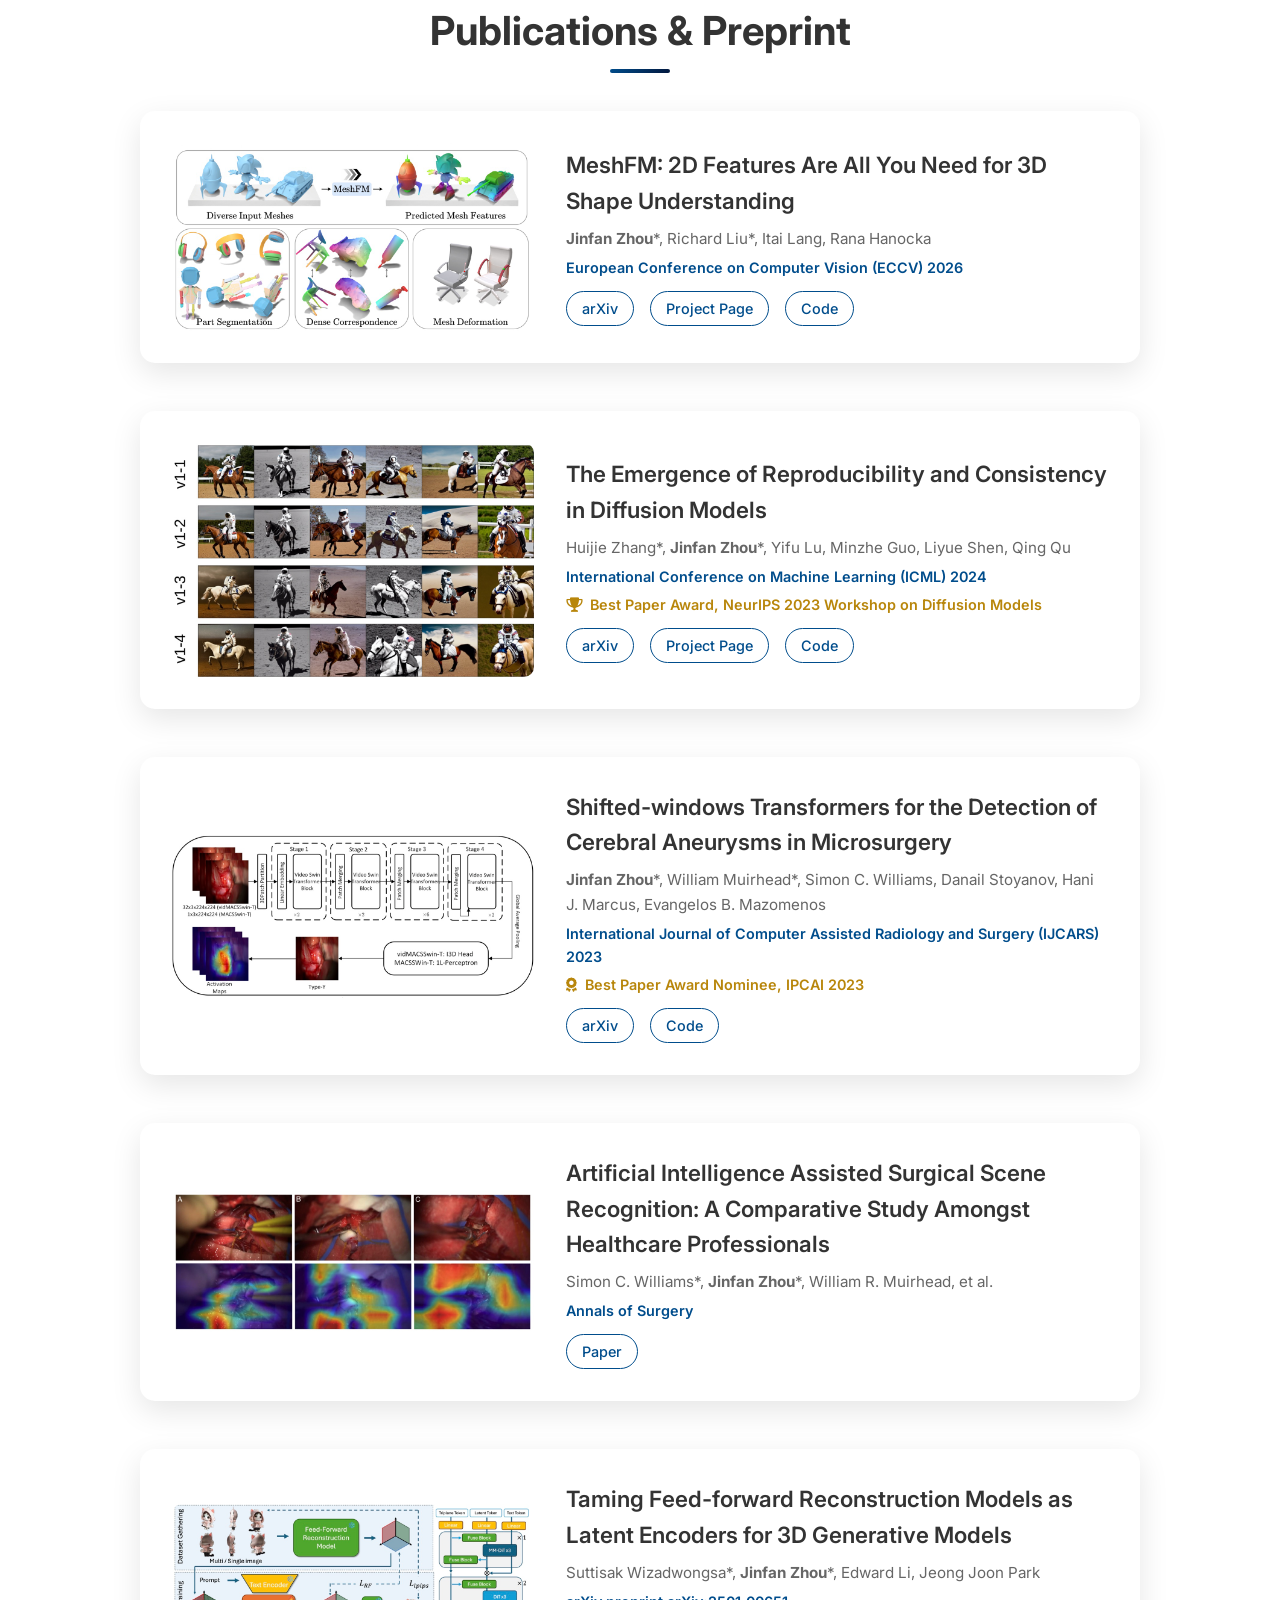
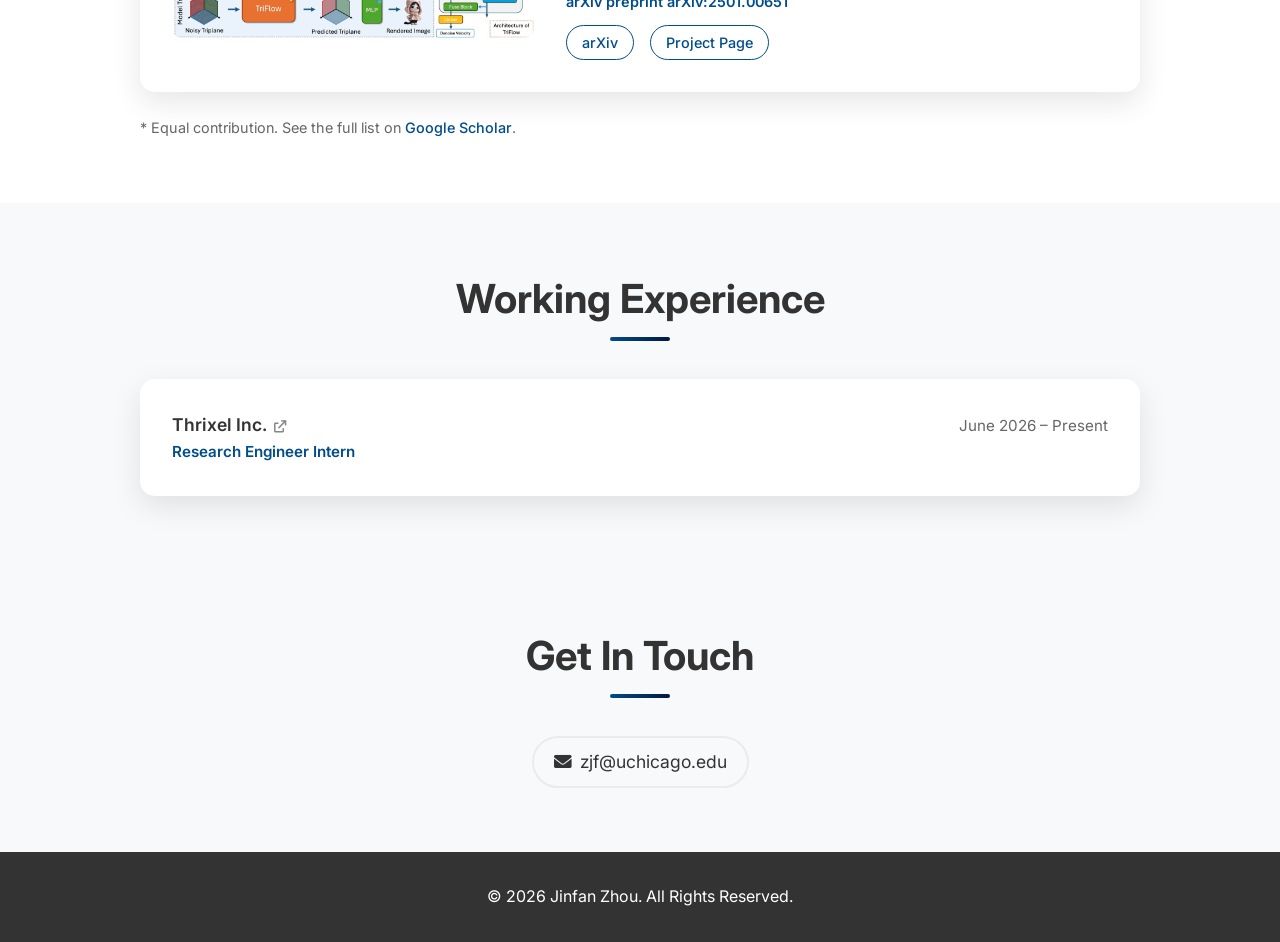
==== commit 939ad9f6: "Refine research description in About section Co-Authored-By: Claude Opus 5.5 <noreply@anthropic.com>" ====
--- a/index.html
+++ b/index.html
@@ -70,7 +70,7 @@
             <div class="about-content">
                 <div class="about-text">
                     <p>
-                        I'm Jinfan Zhou, a PhD student at University of Chicago advised by <a href="https://people.cs.uchicago.edu/~ranahanocka/" target="_blank" rel="noopener noreferrer">Prof. Rana Hanocka</a>. My research interests lie in the intersection of 3D computer vision, computer graphics and machine learning. I am particularly interested in 3D shape understanding and generative models. I study how to distill robust features from 2D for multiple downstream tasks, and study generative models for both images and 3D shapes generation.
+                        I'm Jinfan Zhou, a PhD student at University of Chicago advised by <a href="https://people.cs.uchicago.edu/~ranahanocka/" target="_blank" rel="noopener noreferrer">Prof. Rana Hanocka</a>. My research lies in the intersection of 3D computer vision, computer graphics and machine learning. I work on 3D shape understanding and generative models. In particular, I study how to distill robust features from 2D for multiple downstream tasks, and study generative models for both images and 3D shapes generation.
                         
                     </p>
                     <p>
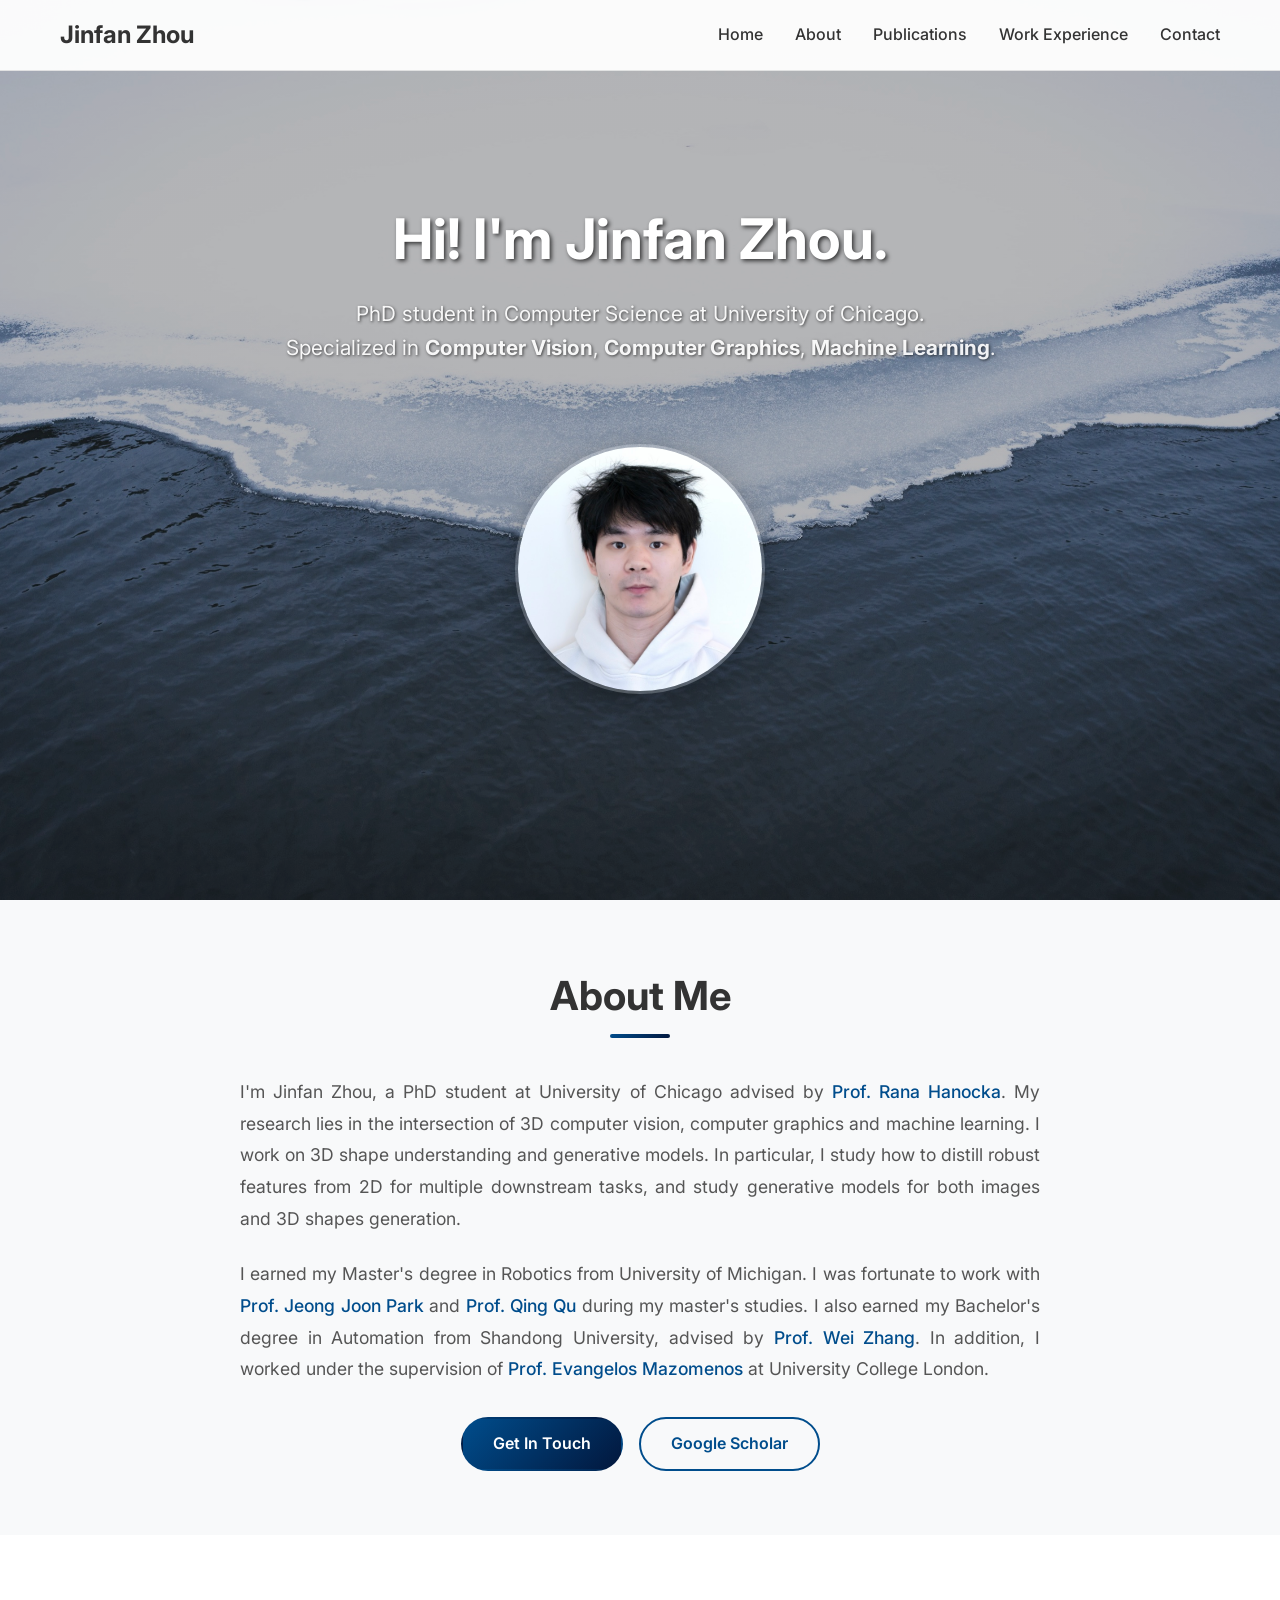
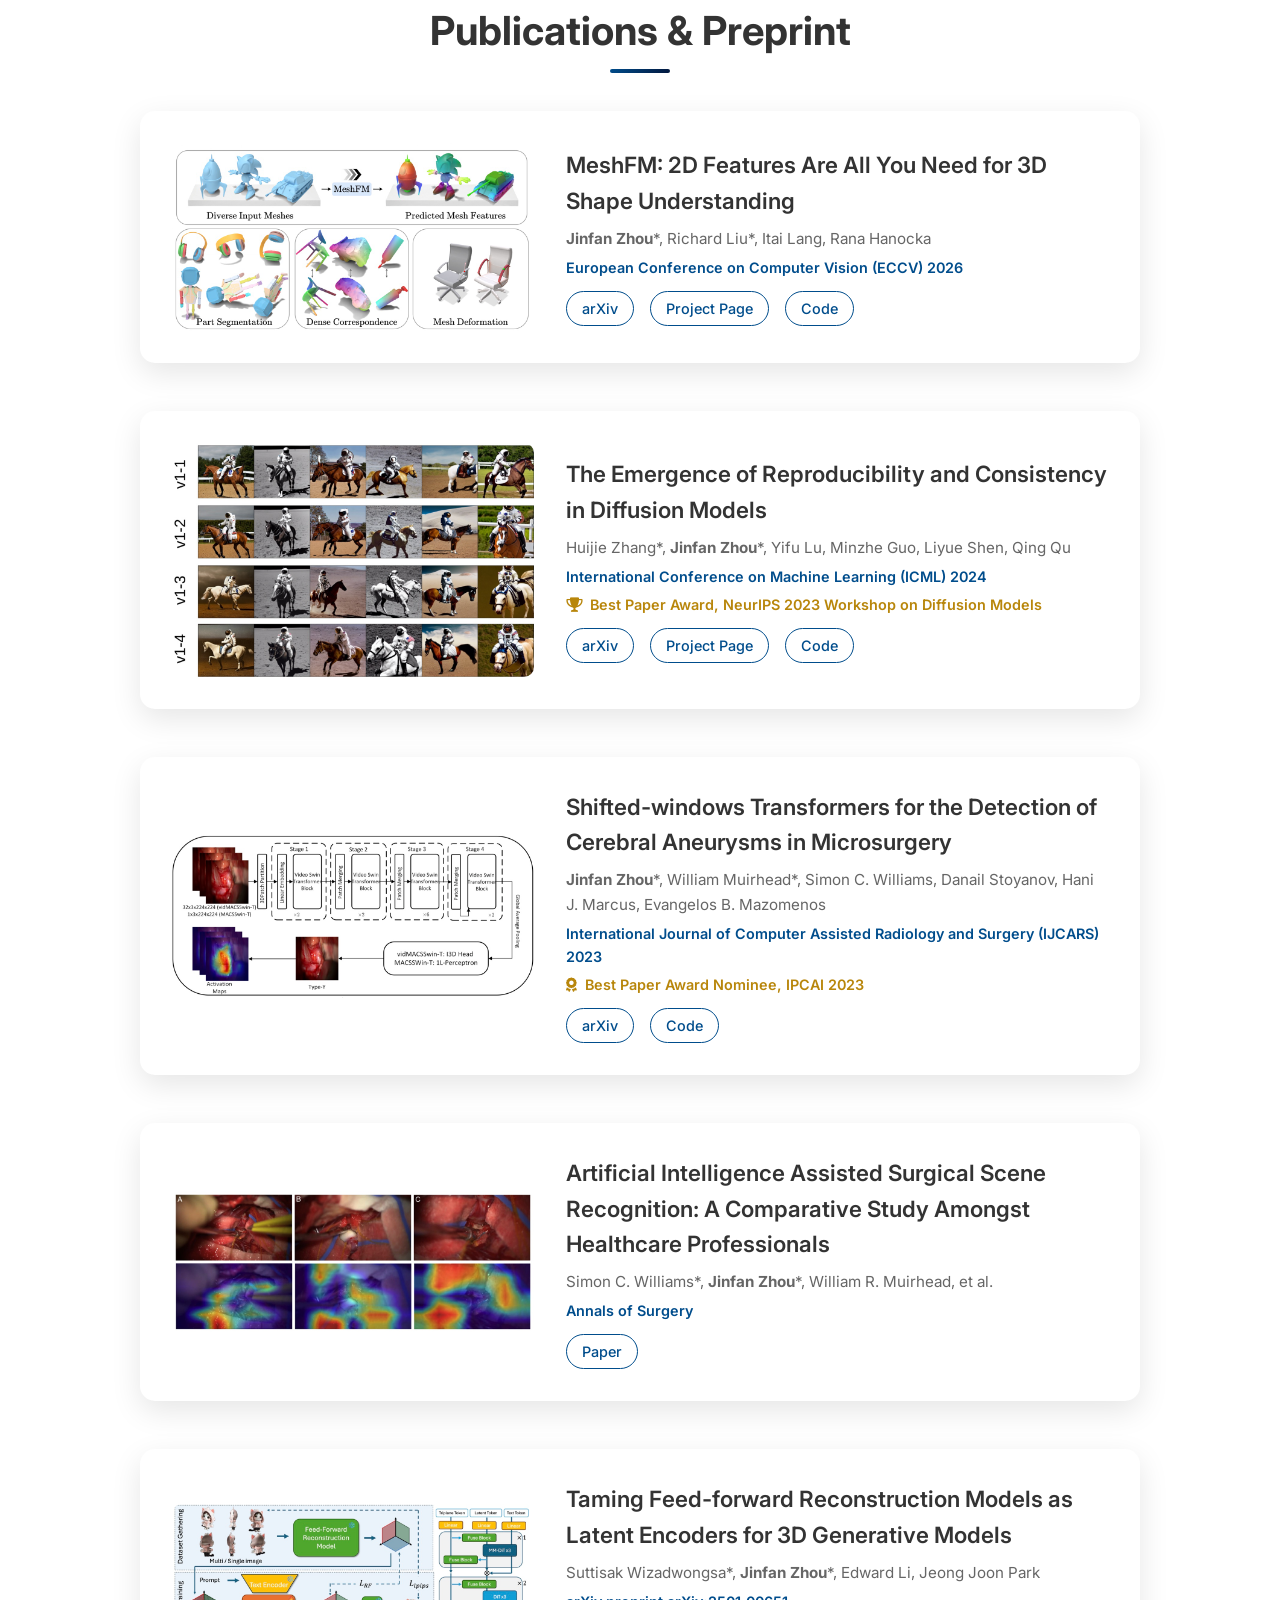
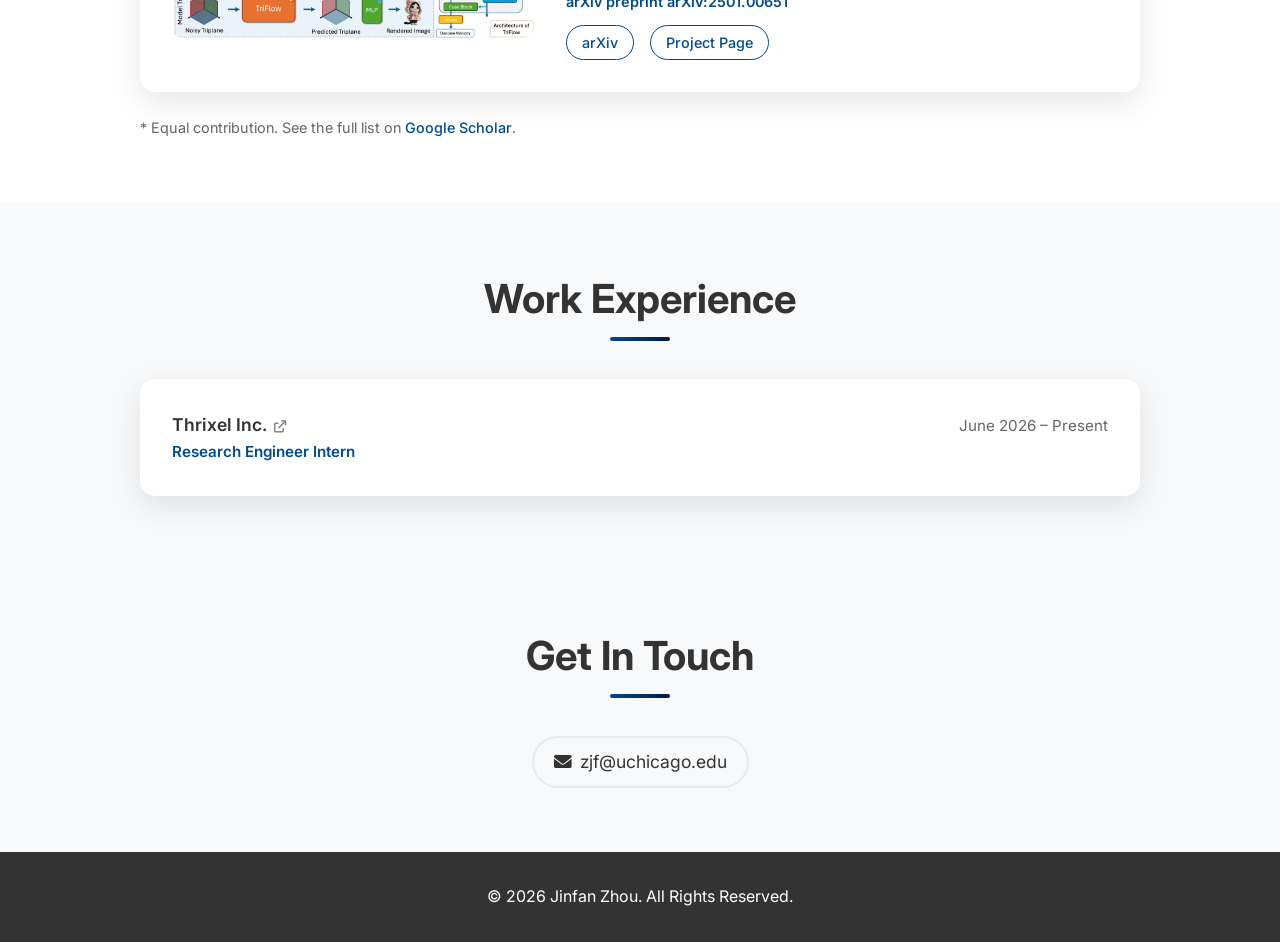
==== commit 05d0c149: "Rename "Working Experience" to "Work Experience" Co-Authored-By: Claude Opus 5.5 <noreply@anthropic." ====
--- a/index.html
+++ b/index.html
@@ -28,7 +28,7 @@
                     <a href="#research" class="nav-link">Publications</a>
                 </li>
                 <li class="nav-item">
-                    <a href="#experience" class="nav-link">Working Experience</a>
+                    <a href="#experience" class="nav-link">Work Experience</a>
                 </li>
                 <li class="nav-item" hidden>
                     <a href="#photography" class="nav-link">Photography</a>
@@ -175,7 +175,7 @@
     <!-- Experience Section -->
     <section id="experience" class="experience">
         <div class="container">
-            <h2 class="section-title">Working Experience</h2>
+            <h2 class="section-title">Work Experience</h2>
             <div class="experience-content">
                 <div class="experience-group">
                     <div class="experience-item">
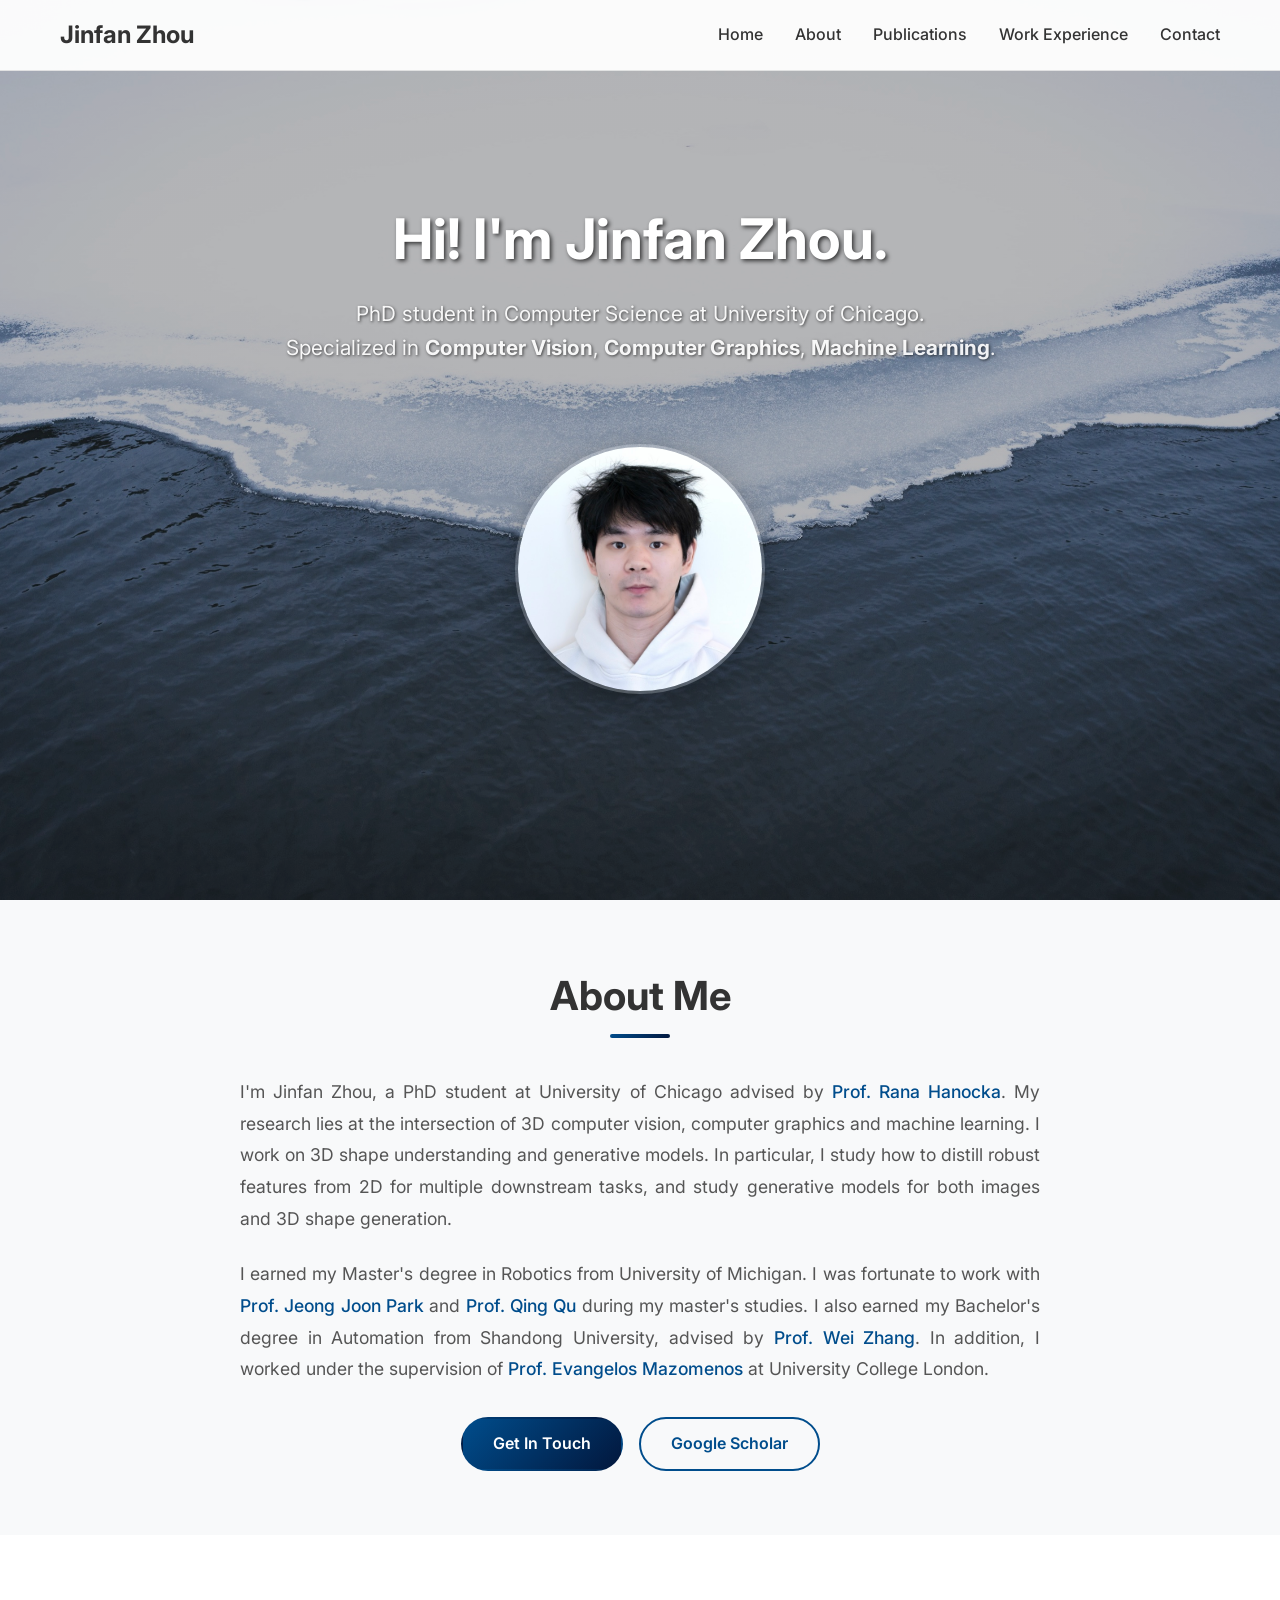
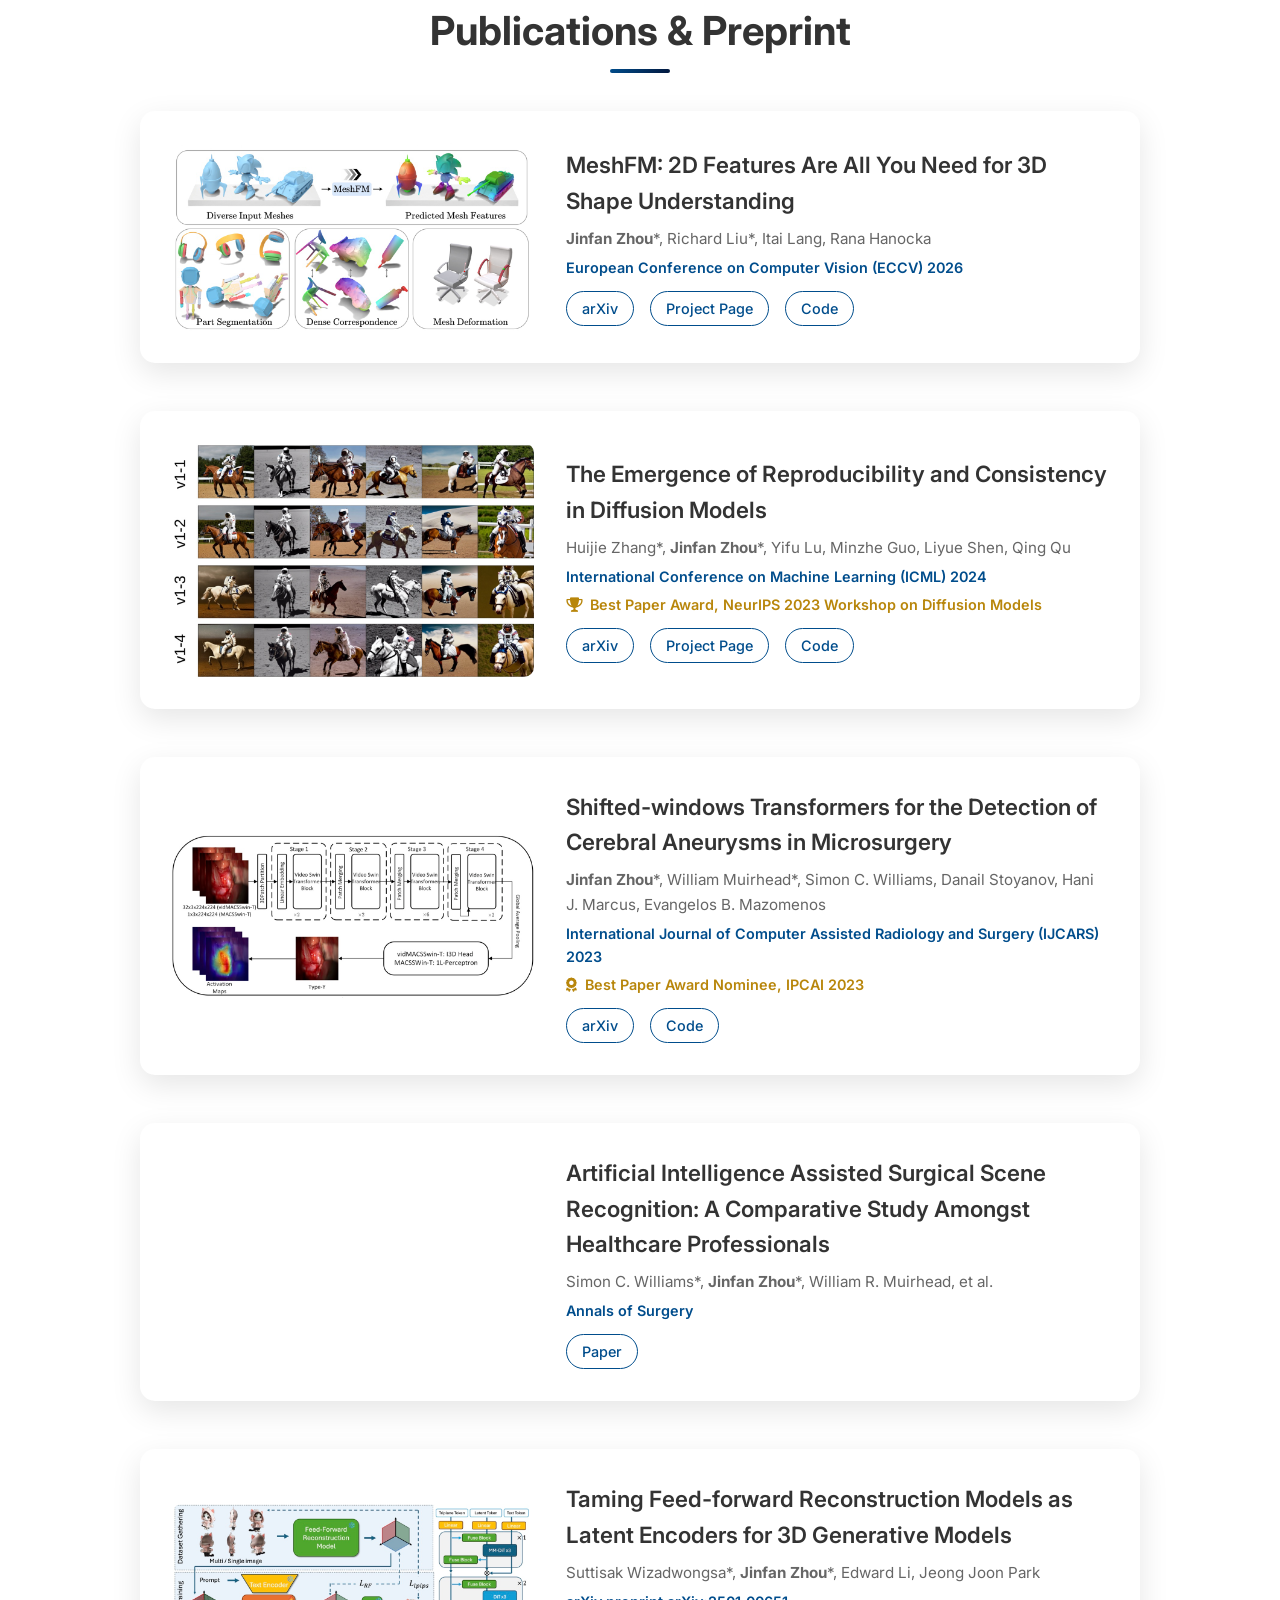
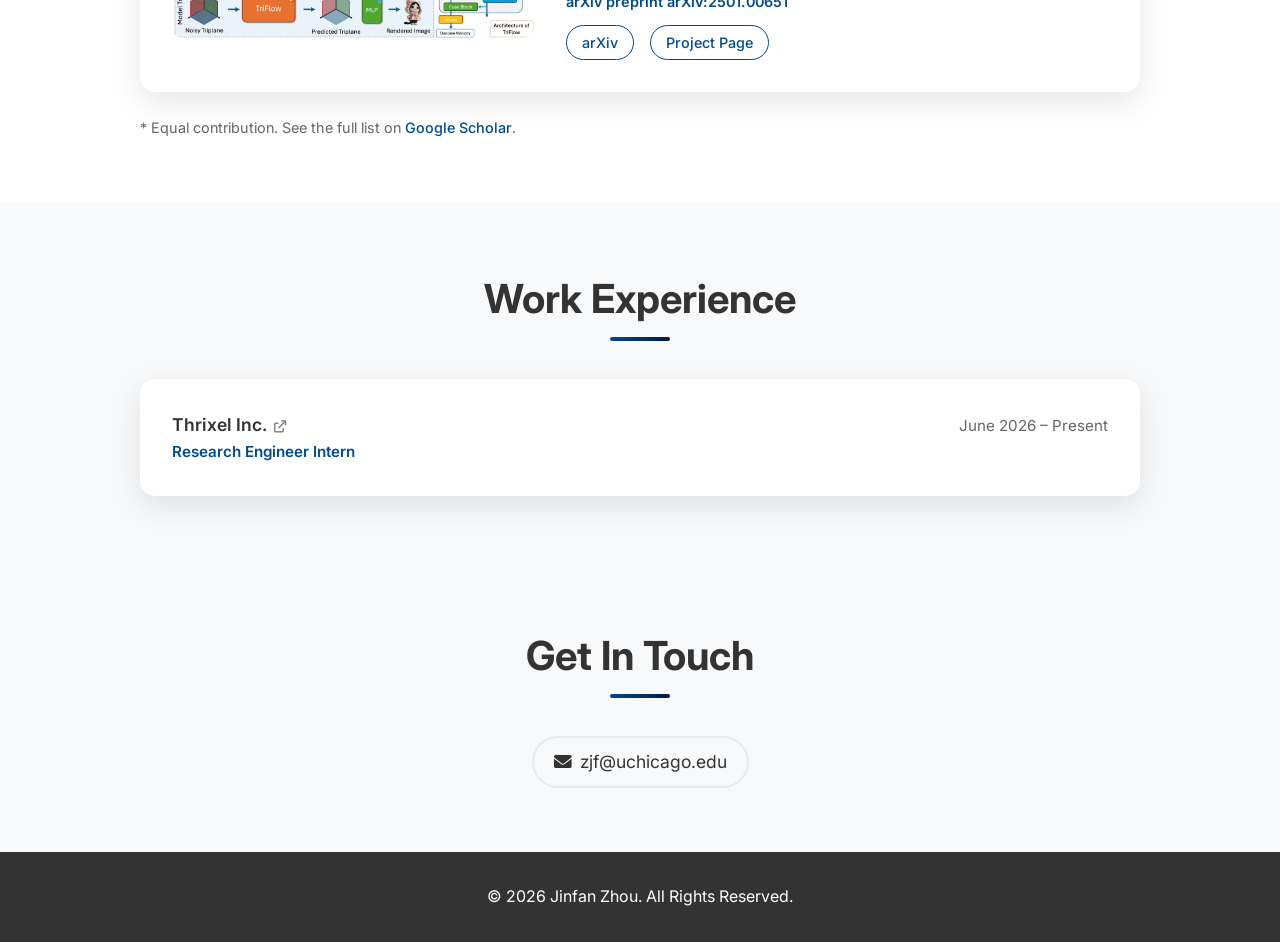
==== commit f4256b84: "Polish wording in About section Co-Authored-By: Claude Opus 5.5 <noreply@anthropic.com>" ====
--- a/index.html
+++ b/index.html
@@ -70,7 +70,7 @@
             <div class="about-content">
                 <div class="about-text">
                     <p>
-                        I'm Jinfan Zhou, a PhD student at University of Chicago advised by <a href="https://people.cs.uchicago.edu/~ranahanocka/" target="_blank" rel="noopener noreferrer">Prof. Rana Hanocka</a>. My research lies in the intersection of 3D computer vision, computer graphics and machine learning. I work on 3D shape understanding and generative models. In particular, I study how to distill robust features from 2D for multiple downstream tasks, and study generative models for both images and 3D shapes generation.
+                        I'm Jinfan Zhou, a PhD student at University of Chicago advised by <a href="https://people.cs.uchicago.edu/~ranahanocka/" target="_blank" rel="noopener noreferrer">Prof. Rana Hanocka</a>. My research lies at the intersection of 3D computer vision, computer graphics and machine learning. I work on 3D shape understanding and generative models. In particular, I study how to distill robust features from 2D for multiple downstream tasks, and study generative models for both images and 3D shape generation.
                         
                     </p>
                     <p>
